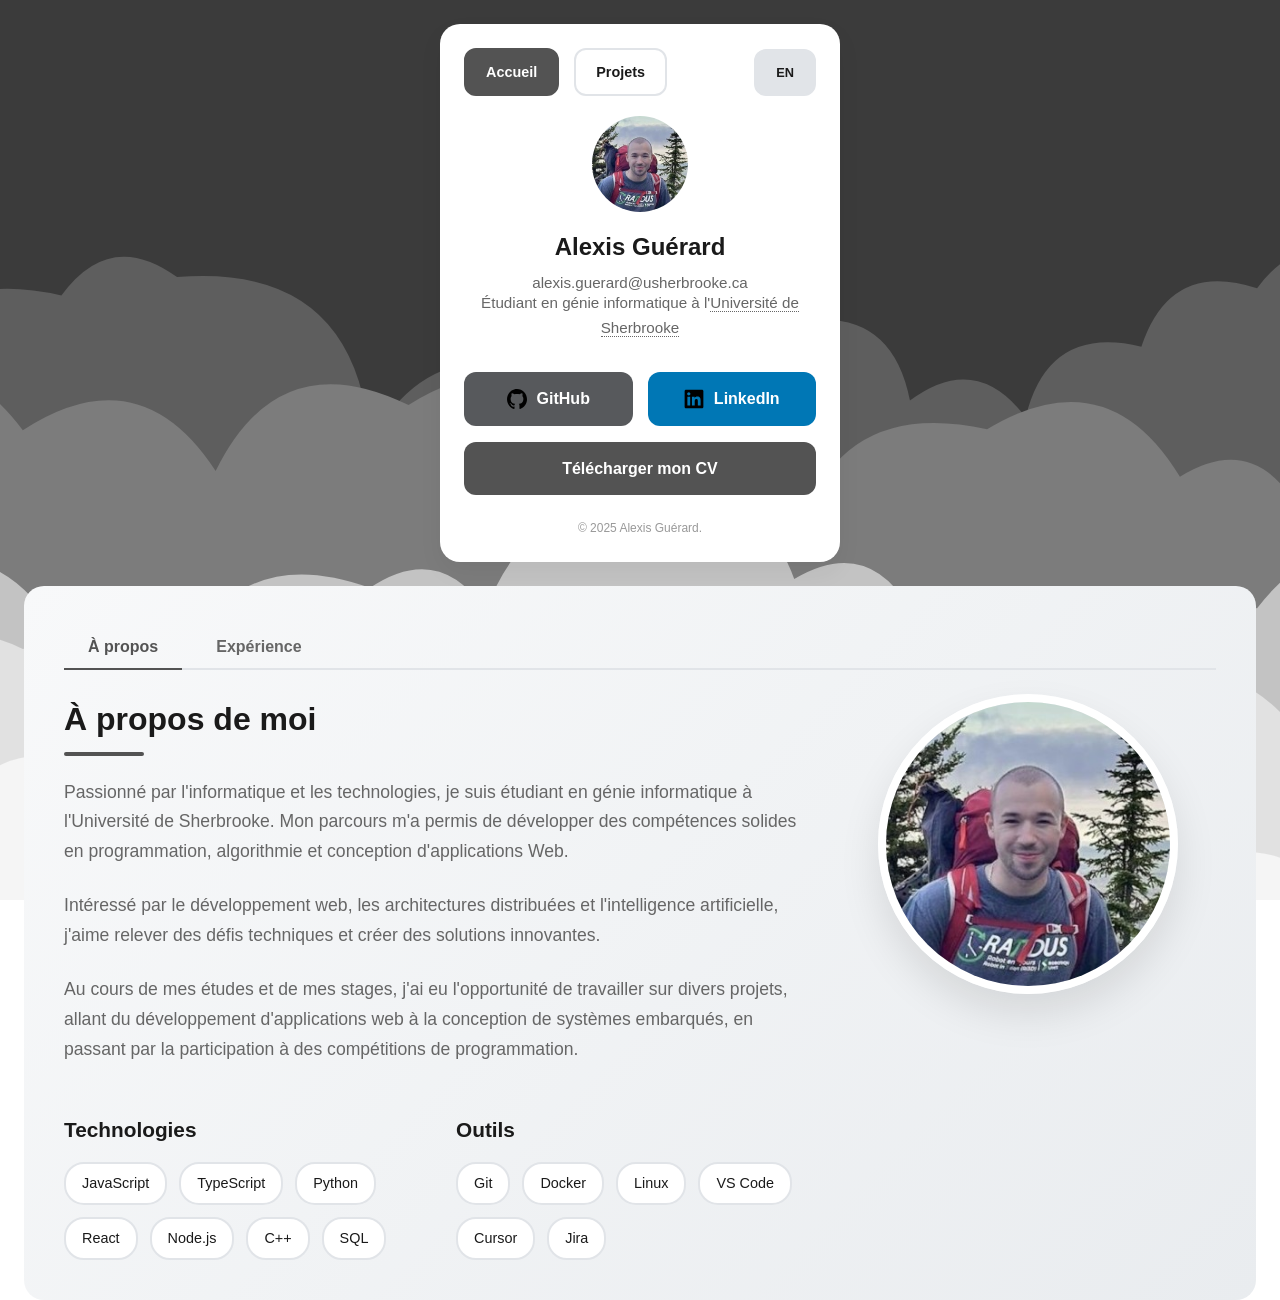
==== index.html @ a5e8e15b "update project links and add translations for Story Telling" ====
<!DOCTYPE html>
<html lang="fr">
  <head>
    <meta charset="UTF-8" />
    <meta name="viewport" content="width=device-width, initial-scale=1.0" />
    <title>Alexis Guérard</title>
    <meta
      name="description"
      content="Liens professionnels et projets de Alexis Guérard"
    />
    <link rel="icon" type="image/svg+xml" href="assets/icons/cloud.svg" />
    <link rel="stylesheet" href="style.css" />
  </head>
  <body>
    <div class="fixed-bg"></div>
    <main class="container">
      <div class="view-buttons">
        <div class="main-buttons">
          <button class="btn view-btn active" data-view="home" data-i18n="nav.home">Accueil</button>
          <button class="btn view-btn" data-view="projects" data-i18n="nav.projects">Projets</button>
        </div>
        <button class="btn lang-btn" id="lang-toggle" data-lang="en" title="Switch to English">EN</button>
      </div>
      <div id="home-view" class="view active">
        <header class="profile-header">
          <img
            src="assets/images/photo.jpg"
            alt="Profil picture of Alex Leqc"
            class="profile-image"
          />
          <h1 data-i18n="profile.title">Alexis Guérard</h1>
          <button
            type="button"
            class="btn lien-contact"
            id="button-copy-email"
            onclick="copyToClipboard(this)"
          >
            alexis.guerard@usherbrooke.ca
          </button>
          <p class="bio" data-i18n="profile.bio">
            Étudiant en génie informatique à l'<a
              href="https://www.usherbrooke.ca/genie"
              target="_blank"
              rel="noopener noreferrer"
              >Université de Sherbrooke</a
            >
          </p>
        </header>

        <nav class="link-list">
          <div class="social-row">
            <a
              href="https://github.com/AlexLeQc"
              class="btn lien-principal-github"
            >
              <img src="assets/icons/github.svg" alt="" class="btn-icon" />
              <span data-i18n="social.github">GitHub</span>
            </a>
            <a
              href="https://www.linkedin.com/in/alexis-gu%C3%A9rard-089224212/"
              class="btn lien-linkedin"
            >
              <img src="assets/icons/linkedin.svg" alt="" class="btn-icon" />
              <span data-i18n="social.linkedin">LinkedIn</span>
            </a>
          </div>
          <a href="assets/CV_AlexisGuerard_2026.pdf" class="btn lien-cv" download data-i18n="profile.cv"
            >Télécharger mon CV</a
          >
        </nav>
      </div>
      <div id="projects-view" class="view">
        <header class="profile-header">
          <img
            src="assets/images/photo.jpg"
            alt="Alexis Guérard"
            class="profile-image"
          />
          <h1 data-i18n="projects.title">Mes Projets</h1>
          <p class="bio" data-i18n="projects.description">
            Réalisations en génie informatique et projets personnels
          </p>
        </header>
  
        <nav class="link-list">
          <a
            href="https://github.com/AtlasPMC68/Atlas"
            class="btn lien-secondaire"
            target="_blank"
            data-i18n="projects.atlas"
          >
            Atlas (Projet majeur de conception)
          </a>

          <a
            href="https://alexleqc.github.io/mini_g_web/"
            class="btn lien-secondaire"
            target="_blank"
            data-i18n="projects.miniGolf"
          >
            Mini Golf
          </a>

          <a
            href="https://story-telling-nine.vercel.app/"
            class="btn lien-secondaire"
            target="_blank"
            data-i18n="projects.storyTelling"
          >
            Story Telling
          </a>

          <a
            href="https://keepthetrackk.web.app/"
            class="btn lien-secondaire"
            target="_blank"
            data-i18n="projects.keepTheTrackk"
          >
            KeepTheTrackk
          </a>

        </nav>
      </div>
      <footer>
        <p data-i18n="footer.copyright">&copy; 2025 Alexis Guérard.</p>
      </footer>
    </main>

    <section class="about-section" id="about-section">
      <div class="about-container">
        <div class="about-tabs">
          <button class="about-tab-btn active" data-tab="about" data-i18n="about.tab">À propos</button>
          <button class="about-tab-btn" data-tab="experience" data-i18n="about.experienceTab">Expérience</button>
        </div>

        <div class="about-content-wrapper">
          <div class="about-content" id="about-content">
            <h2 data-i18n="about.title">À propos de moi</h2>
            <div class="about-text">
              <p data-i18n="about.description">
                Passionné par l'informatique et les technologies, je suis étudiant en génie informatique à l'Université de Sherbrooke.
                Mon parcours m'a permis de développer des compétences solides en programmation, algorithmie et conception de systèmes.
              </p>
              <p data-i18n="about.interests">
                Intéressé par le développement web, les architectures distribuées et l'intelligence artificielle,
                j'aime relever des défis techniques et créer des solutions innovantes.
              </p>
              <p data-i18n="about.experience">
                Au cours de mes études, j'ai eu l'opportunité de travailler sur divers projets, allant du développement d'applications
                web à la conception de systèmes embarqués, en passant par la participation à des compétitions de programmation.
              </p>
            </div>

            <div class="skills-grid">
              <div class="skill-category">
                <h3 data-i18n="about.skills.tech">Technologies</h3>
                <div class="skill-tags">
                  <span class="skill-tag">JavaScript</span>
                  <span class="skill-tag">TypeScript</span>
                  <span class="skill-tag">Python</span>
                  <span class="skill-tag">React</span>
                  <span class="skill-tag">Node.js</span>
                  <span class="skill-tag">C++</span>
                  <span class="skill-tag">SQL</span>
                </div>
              </div>

              <div class="skill-category">
                <h3 data-i18n="about.skills.tools">Outils</h3>
                <div class="skill-tags">
                  <span class="skill-tag">Git</span>
                  <span class="skill-tag">Docker</span>
                  <span class="skill-tag">Linux</span>
                  <span class="skill-tag">VS Code</span>
                  <span class="skill-tag">Cursor</span>
                  <span class="skill-tag">Jira</span>
                </div>
              </div>
            </div>
          </div>

          <div class="about-content" id="experience-content" style="display: none;">
            <h2 data-i18n="about.experienceTitle">Expérience de travail</h2>
            <div class="experience-list">
              <div class="experience-item">
                <div class="experience-header">
                  <h3 data-i18n="about.exp1.title">Titre du poste</h3>
                  <span class="experience-date" data-i18n="about.exp1.date">2023 - Présent</span>
                </div>
                <p class="experience-company" data-i18n="about.exp1.company">Nom de l'entreprise</p>
                <p class="experience-description" data-i18n="about.exp1.description">
                  Description de vos responsabilités et réalisations dans ce poste.
                </p>
              </div>

              <div class="experience-item">
                <div class="experience-header">
                  <h3 data-i18n="about.exp2.title">Titre du poste</h3>
                  <span class="experience-date" data-i18n="about.exp2.date">2022 - 2023</span>
                </div>
                <p class="experience-company" data-i18n="about.exp2.company">Nom de l'entreprise</p>
                <p class="experience-description" data-i18n="about.exp2.description">
                  Description de vos responsabilités et réalisations dans ce poste.
                </p>
              </div>

              <div class="experience-item">
                <div class="experience-header">
                  <h3 data-i18n="about.exp3.title">Titre du poste</h3>
                  <span class="experience-date" data-i18n="about.exp3.date">2021 - 2022</span>
                </div>
                <p class="experience-company" data-i18n="about.exp3.company">Nom de l'entreprise</p>
                <p class="experience-description" data-i18n="about.exp3.description">
                  Description de vos responsabilités et réalisations dans ce poste.
                </p>
              </div>
            </div>
          </div>
        </div>

        <div class="about-image">
          <img src="assets/images/photo.jpg" alt="Alexis Guérard" class="about-photo">
        </div>
      </div>
    </section>

    <script src="js/clipboard.js"></script>
    <script src="js/i18n.js"></script>
    <script src="js/navigation.js"></script>
    <div id="copy-toast" class="toast-popup" data-i18n="toast.emailCopied">Email copié !</div>
  </body>
</html>
---- style.css ----
:root {
  --card-bg: #ffffff;
  --text-main: #1a1a1a;
  --text-muted: #666666;
  --accent-color: #535353;
  --accent-hover: #535353;
  --github-color: #57595c;
  --linkedin-color: #0077b5;
  --border-radius: 12px;
  --font-family: "Segoe UI", Roboto, Helvetica, Arial, sans-serif;
  --bg-color: #535353;
  --fifth-cloud: #5E5E5E;
  --fourth-cloud: #7C7C7C;
  --third-cloud: #C3C3C3;
  --second-cloud: #E1E1E1;
  --first-cloud: #F5F5F5;
}

* {
  box-sizing: border-box;
  margin: 0;
  padding: 0;
}

html,
body {
  width: 100%;
  height: 100%;
}

.fixed-bg {
  position: fixed;
  top: 0;
  left: 0;
  width: 100vw;
  height: 100vh;
  background-color: var(--bg-color);
  background-image: url("assets/background/Cloudy.svg");
  background-size: cover;
  background-position: center;
  background-repeat: no-repeat;
  z-index: -1;
}

body {
  font-family: var(--font-family);
  color: var(--text-main);
  line-height: 1.6;
  min-height: 100vh;
  overflow-y: auto;
  padding: 24px;
}

.container {
  width: 100%;
  max-width: 400px;
  text-align: center;
  background-color: var(--card-bg);
  padding: 24px 24px;
  border-radius: 20px;
  box-shadow: 0 10px 25px rgba(0, 0, 0, 0.05);
  z-index: 1;
  margin: 0 auto;
  min-width: 325px;
}

.view {
  display: none;
}

.view.active {
  display: block;
}

.view-buttons {
  display: flex;
  justify-content: space-between;
  align-items: center;
  margin-bottom: 20px;
}

.main-buttons {
  display: flex;
  gap: 15px;
}

.view-btn {
  padding: 8px 16px;
  font-size: 0.9rem;
  background-color: white;
  border: 2px solid #e1e4e8;
  color: var(--text-main);
  transition: all 0.2s ease;
}

.view-btn:hover {
  border-color: var(--accent-color);
  color: var(--accent-color);
}

.view-btn.active {
  background-color: var(--accent-color);
  color: white;
  border-color: var(--accent-color);
}

.lang-btn {
  padding: 6px 12px;
  font-size: 0.8rem;
  background-color: #e1e4e8;
  border: 2px solid #e1e4e8;
  color: var(--text-main);
  min-width: 40px;
  font-weight: bold;
}

.lang-btn:hover {
  border-color: var(--accent-color);
  color: var(--accent-color);
  background-color: white;
}

.lang-btn.active {
  background-color: var(--accent-color);
  color: white;
  border-color: var(--accent-color);
}

.profile-header {
  margin-bottom: 32px;
}

.profile-image {
  width: 96px;
  height: 96px;
  object-fit: cover;
  border-radius: 50%;
  margin: 0 auto 16px;
  display: block;
}

h1 {
  font-size: 1.5rem;
  font-weight: 700;
  margin-bottom: 4px;
}

.bio {
  color: var(--text-muted);
  font-size: 0.95rem;
}

.bio a {
  color: var(--text-muted);
  text-decoration: none;
  border-bottom: 1px dotted var(--text-muted);
  transition: color 0.2s, border-color 0.2s;
}

.bio a:hover {
  color: var(--text-main);
  border-bottom: 1px solid var(--text-main);
}

.link-list {
  display: flex;
  flex-direction: column;
  align-items: center;
  gap: 16px;
}

.btn {
  display: flex;
  align-items: center;
  justify-content: center;
  gap: 10px;
  text-decoration: none;
  padding: 14px 20px;
  border-radius: var(--border-radius);
  font-weight: 600;
  transition: transform 0.2s ease, box-shadow 0.2s ease, background-color 0.2s;
}

.btn:hover {
  transform: translateY(-2px);
  box-shadow: 0 4px 12px rgba(0, 0, 0, 0.1);
}

.btn-icon {
  width: 20px;
  height: 20px;
  object-fit: contain;
}

.social-row {
  display: flex;
  width: 100%;
  align-items: center;
  gap: 15px;
}

.social-row a {
  flex: 1;
}

.lien-principal-github {
  background-color: var(--github-color);
  color: white;
}

.lien-linkedin {
  background-color: var(--linkedin-color);
  color: white;
}

.lien-secondaire {
  background-color: white;
  border: 2px solid #e1e4e8;
  color: var(--text-main);
}

.lien-secondaire:hover {
  border-color: var(--accent-color);
  color: var(--accent-color);
}

.lien-cv {
  background-color: var(--accent-color);
  color: white;
}

.lien-secondaire,
.lien-cv {
  width: 100%;
}

.lien-contact {
  border: none;
  background: none;
  padding: 0;
  font-family: inherit;
  cursor: pointer;
  text-align: center;
  width: 100%;

  font-size: 0.95rem;
  color: var(--text-muted);
  font-weight: 500;
  margin-top: 8px;

  transition: color 0.2s;
}

.lien-contact:hover {
  color: var(--text-main);
  text-decoration: underline;
  transform: none;
  box-shadow: none;
}

footer {
  margin-top: 24px;
  font-size: 0.75rem;
  color: #999;
}

.toast-popup {
  position: fixed;
  bottom: 20px;
  right: 20px;

  background-color: var(--card-bg);
  color: var(--text-main);
  padding: 12px 20px;
  border-radius: 8px;
  box-shadow: 0 4px 12px rgba(0, 0, 0, 0.2);
  font-weight: 600;

  opacity: 0;
  visibility: hidden;
  transition: opacity 0.5s, visibility 0.5s;

  z-index: 1000;
}

.toast-popup.show {
  opacity: 1;
  visibility: visible;
}


.about-section {
  margin-top: 24px;
  margin-bottom: 24px;
  padding: 40px 40px;
  background: linear-gradient(135deg, #f8f9fa 0%, #e9ecef 100%);
  position: relative;
  z-index: 2;
  opacity: 0;
  border-radius: 20px;
  transform: translateY(50px);
  transition: opacity 0.8s ease, transform 0.8s ease;
}

.about-section.visible {
  opacity: 1;
  transform: translateY(0);
}

.about-container {
  margin: 0 auto;
  display: grid;
  grid-template-columns: 2fr 1fr;
  gap: 24px;
  align-items: start;
}

.about-tabs {
  grid-column: 1 / -1;
  display: flex;
  gap: 10px;
  border-bottom: 2px solid #e1e4e8;
}

.about-tab-btn {
  padding: 12px 24px;
  font-size: 1rem;
  font-weight: 600;
  background: none;
  border: none;
  color: var(--text-muted);
  cursor: pointer;
  position: relative;
  transition: color 0.2s ease;
  font-family: var(--font-family);
}

.about-tab-btn:hover {
  color: var(--text-main);
}

.about-tab-btn.active {
  color: var(--accent-color);
}

.about-tab-btn.active::after {
  content: '';
  position: absolute;
  bottom: -2px;
  left: 0;
  right: 0;
  height: 2px;
  background: var(--accent-color);
}

.about-content-wrapper {
  grid-column: 1;
}

.about-content h2 {
  font-size: 2rem;
  font-weight: 700;
  color: var(--text-main);
  margin-bottom: 2rem;
  position: relative;
}

.about-content h2::after {
  content: '';
  position: absolute;
  bottom: -10px;
  left: 0;
  width: 80px;
  height: 4px;
  background: linear-gradient(90deg, var(--accent-color), var(--accent-hover));
  border-radius: 2px;
}

.about-text {
  margin-bottom: 3rem;
}

.about-text p {
  font-size: 1.1rem;
  line-height: 1.7;
  color: var(--text-muted);
  margin-bottom: 1.5rem;
}

.about-text p:last-child {
  margin-bottom: 0;
}

.skills-grid {
  display: grid;
  grid-template-columns: 1fr 1fr;
  gap: 2rem;
  margin-top: 3rem;
}

.skill-category h3 {
  font-size: 1.3rem;
  font-weight: 600;
  color: var(--text-main);
  margin-bottom: 1rem;
}

.skill-tags {
  display: flex;
  flex-wrap: wrap;
  gap: 0.75rem;
}

.skill-tag {
  background: white;
  color: var(--text-main);
  padding: 0.5rem 1rem;
  border-radius: 20px;
  font-size: 0.9rem;
  font-weight: 500;
  border: 2px solid #e1e4e8;
  transition: all 0.2s ease;
}

.skill-tag:hover {
  border-color: var(--accent-color);
  color: var(--accent-color);
  transform: translateY(-2px);
}

.about-image {
  display: flex;
  justify-content: center;
  align-items: center;
}

.about-photo {
  width: 300px;
  height: 300px;
  object-fit: cover;
  border-radius: 50%;
  box-shadow: 0 20px 40px rgba(0, 0, 0, 0.1);
  border: 8px solid white;
}

.experience-list {
  display: flex;
  flex-direction: column;
  gap: 2rem;
  margin-top: 2rem;
}

.experience-item {
  background: white;
  padding: 1.5rem;
  border-radius: 12px;
  box-shadow: 0 2px 8px rgba(0, 0, 0, 0.05);
  transition: box-shadow 0.2s ease, transform 0.2s ease;
}

.experience-item:hover {
  box-shadow: 0 4px 12px rgba(0, 0, 0, 0.1);
  transform: translateY(-2px);
}

.experience-header {
  display: flex;
  justify-content: space-between;
  align-items: flex-start;
  margin-bottom: 0.5rem;
  flex-wrap: wrap;
  gap: 1rem;
}

.experience-header h3 {
  font-size: 1.3rem;
  font-weight: 600;
  color: var(--text-main);
  margin: 0;
}

.experience-date {
  font-size: 0.9rem;
  color: var(--accent-color);
  font-weight: 600;
  white-space: nowrap;
}

.experience-company {
  font-size: 1rem;
  color: var(--text-muted);
  font-weight: 500;
  margin-bottom: 0.75rem;
}

.experience-description {
  font-size: 0.95rem;
  line-height: 1.8;
  color: var(--text-muted);
  margin: 0;
}

.experience-description br {
  line-height: 1.8;
}

@keyframes fadeInUp {
  from {
    opacity: 0;
    transform: translateY(30px);
  }
  to {
    opacity: 1;
    transform: translateY(0);
  }
}

.about-section.visible .about-content,
.about-section.visible .about-image {
  animation: fadeInUp 0.8s ease forwards;
}

@media (max-width: 768px) {
  .about-container {
    grid-template-columns: 1fr;
    gap: 40px;
  }

  .about-tabs {
    margin-bottom: 20px;
  }

  .about-tab-btn {
    padding: 10px 20px;
    font-size: 0.9rem;
  }

  .about-content h2 {
    font-size: 2rem;
  }

  .about-image {
    display: none;
  }

  .skills-grid {
    grid-template-columns: 1fr;
    gap: 1.5rem;
  }

  .experience-item {
    padding: 1.25rem;
  }

  .experience-header h3 {
    font-size: 1.1rem;
  }
}
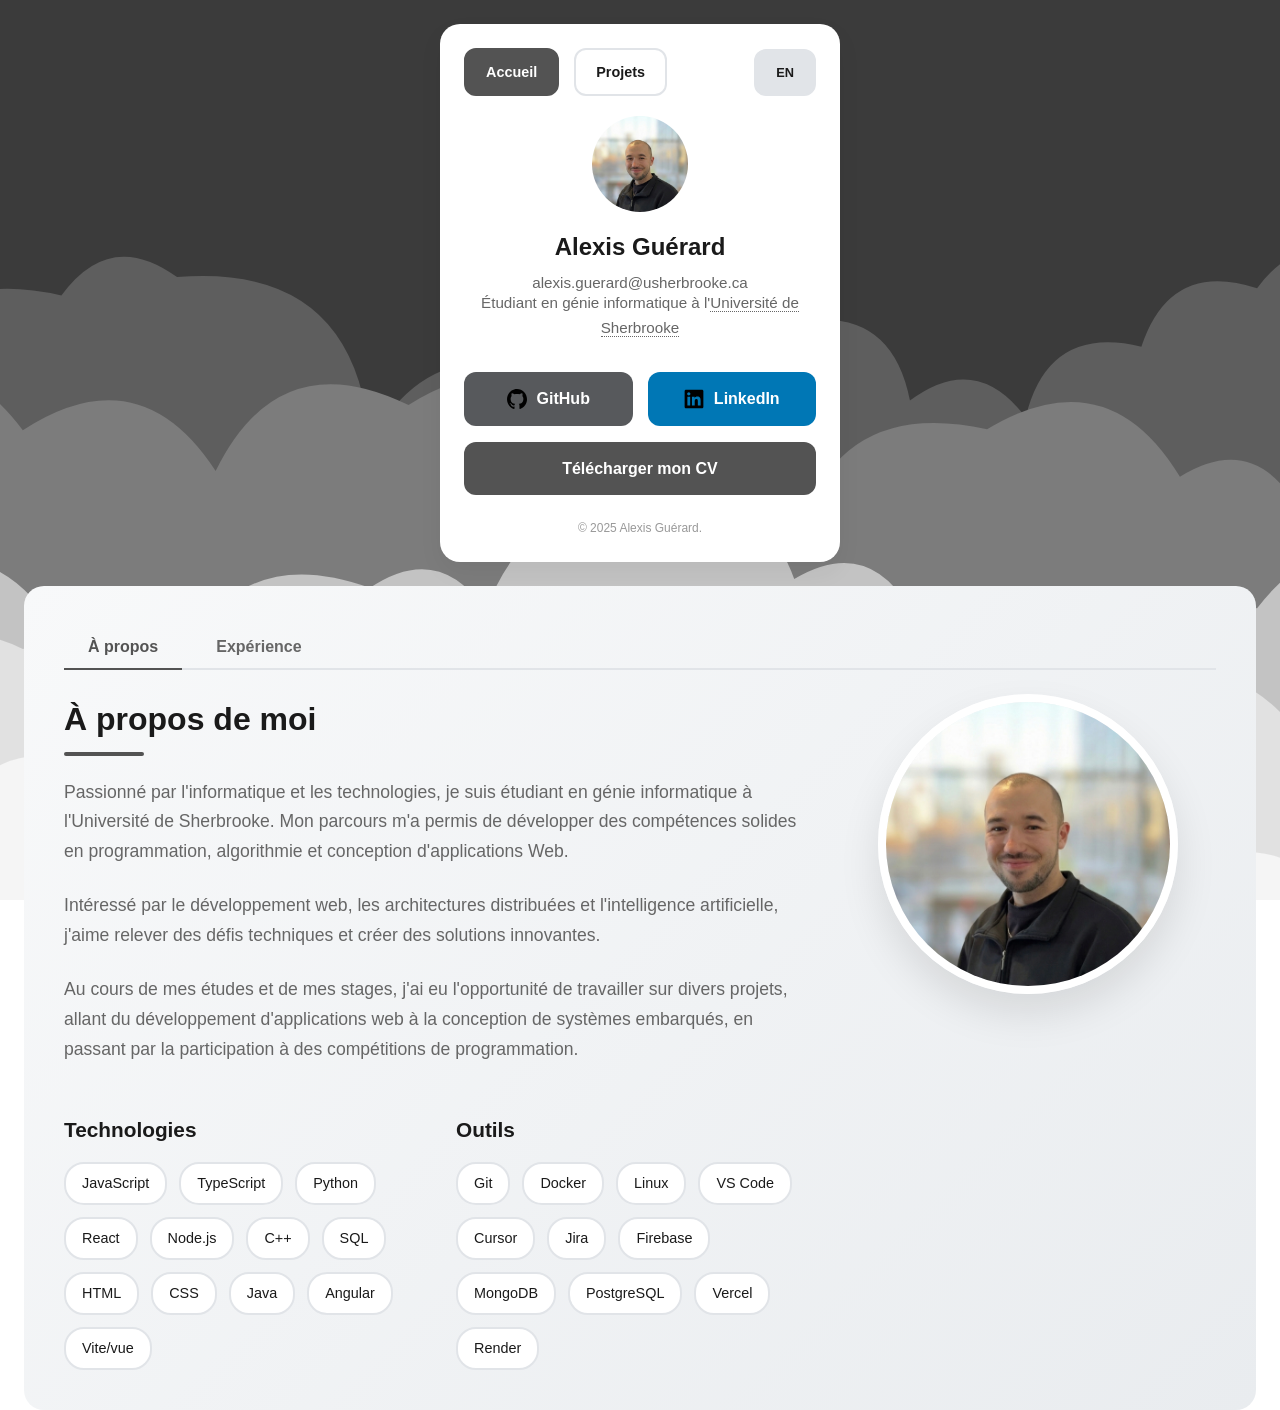
==== commit b2b47100: "update skills" ====
--- a/index.html
+++ b/index.html
@@ -162,6 +162,11 @@
                   <span class="skill-tag">Node.js</span>
                   <span class="skill-tag">C++</span>
                   <span class="skill-tag">SQL</span>
+                  <span class="skill-tag">HTML</span>
+                  <span class="skill-tag">CSS</span>
+                  <span class="skill-tag">Java</span>
+                  <span class="skill-tag">Angular</span>
+                  <span class="skill-tag">Vite/vue</span>
                 </div>
               </div>
 
@@ -174,6 +179,11 @@
                   <span class="skill-tag">VS Code</span>
                   <span class="skill-tag">Cursor</span>
                   <span class="skill-tag">Jira</span>
+                  <span class="skill-tag">Firebase</span>
+                  <span class="skill-tag">MongoDB</span>
+                  <span class="skill-tag">PostgreSQL</span>
+                  <span class="skill-tag">Vercel</span>
+                  <span class="skill-tag">Render</span>
                 </div>
               </div>
             </div>
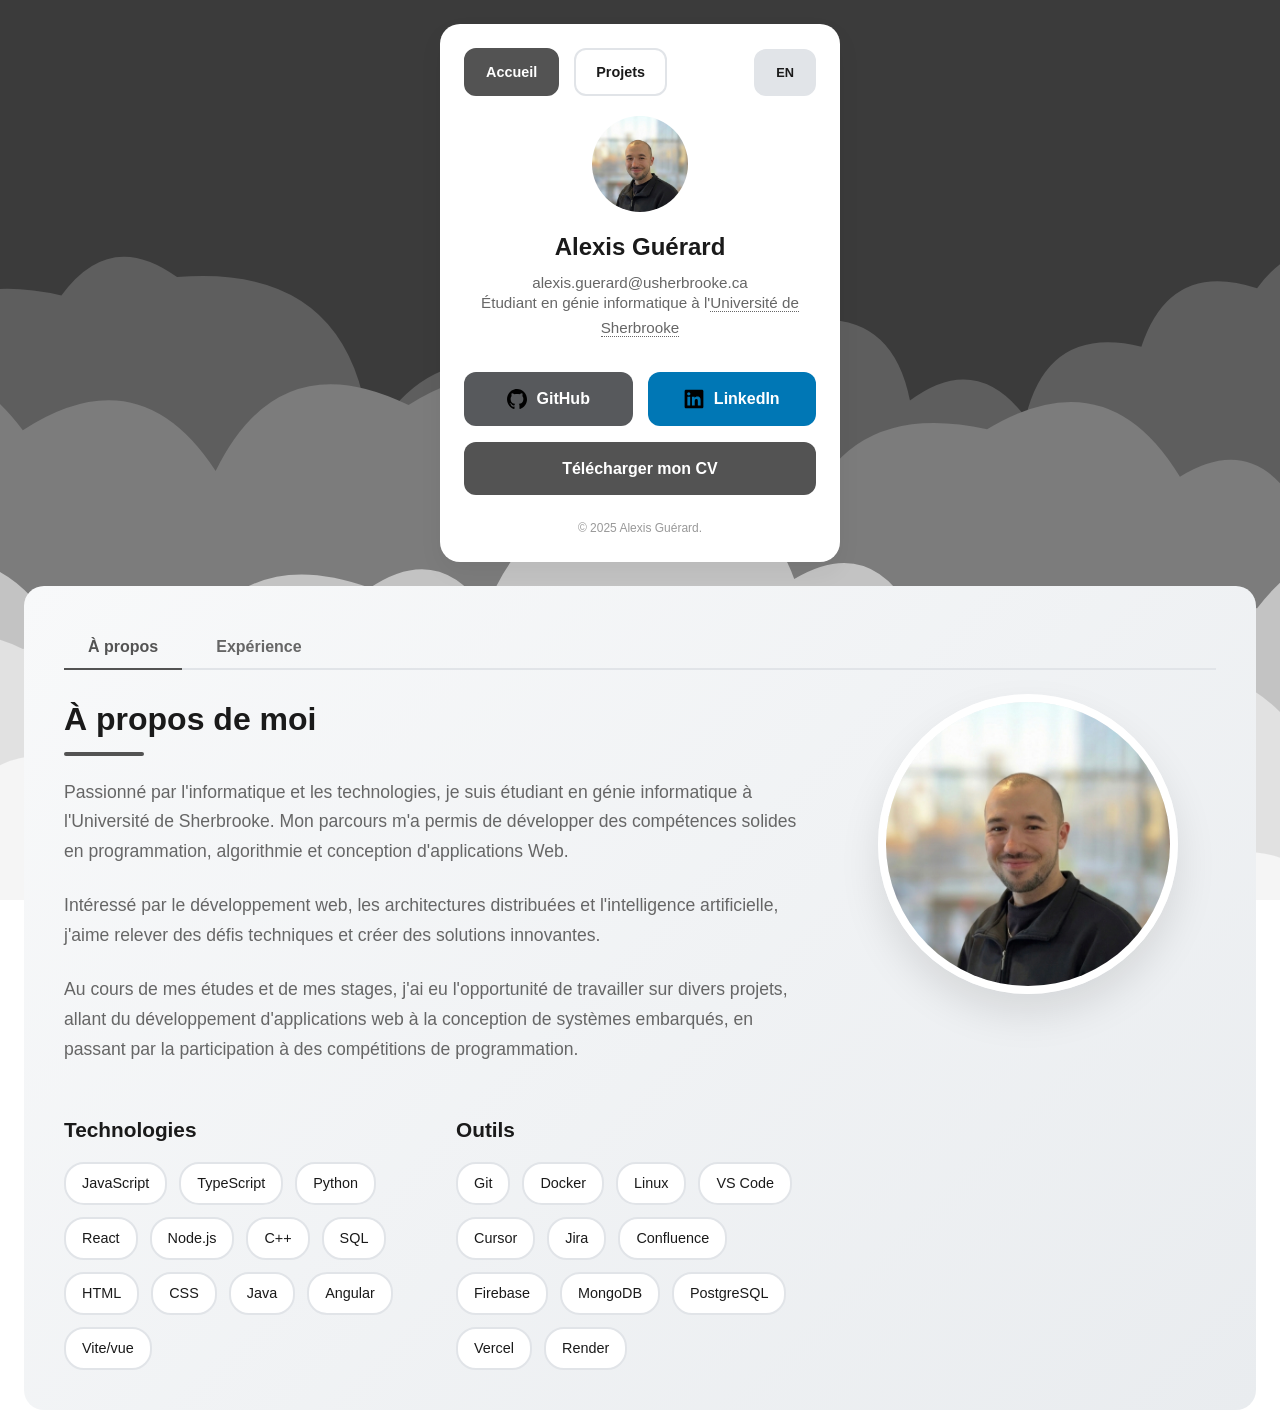
==== commit a85b3c4c: "Adding last internship" ====
--- a/index.html
+++ b/index.html
@@ -1,4 +1,4 @@
-<!DOCTYPE html>
+<!doctype html>
 <html lang="fr">
   <head>
     <meta charset="UTF-8" />
@@ -16,10 +16,29 @@
     <main class="container">
       <div class="view-buttons">
         <div class="main-buttons">
-          <button class="btn view-btn active" data-view="home" data-i18n="nav.home">Accueil</button>
-          <button class="btn view-btn" data-view="projects" data-i18n="nav.projects">Projets</button>
+          <button
+            class="btn view-btn active"
+            data-view="home"
+            data-i18n="nav.home"
+          >
+            Accueil
+          </button>
+          <button
+            class="btn view-btn"
+            data-view="projects"
+            data-i18n="nav.projects"
+          >
+            Projets
+          </button>
         </div>
-        <button class="btn lang-btn" id="lang-toggle" data-lang="en" title="Switch to English">EN</button>
+        <button
+          class="btn lang-btn"
+          id="lang-toggle"
+          data-lang="en"
+          title="Switch to English"
+        >
+          EN
+        </button>
       </div>
       <div id="home-view" class="view active">
         <header class="profile-header">
@@ -64,7 +83,11 @@
               <span data-i18n="social.linkedin">LinkedIn</span>
             </a>
           </div>
-          <a href="assets/CV_AlexisGuerard_2026.pdf" class="btn lien-cv" download data-i18n="profile.cv"
+          <a
+            href="assets/CV_AlexisGuerard_2026.pdf"
+            class="btn lien-cv"
+            download
+            data-i18n="profile.cv"
             >Télécharger mon CV</a
           >
         </nav>
@@ -81,7 +104,7 @@
             Réalisations en génie informatique et projets personnels
           </p>
         </header>
-  
+
         <nav class="link-list">
           <a
             href="https://github.com/AtlasPMC68/Atlas"
@@ -118,7 +141,6 @@
           >
             KeepTheTrackk
           </a>
-
         </nav>
       </div>
       <footer>
@@ -129,8 +151,20 @@
     <section class="about-section" id="about-section">
       <div class="about-container">
         <div class="about-tabs">
-          <button class="about-tab-btn active" data-tab="about" data-i18n="about.tab">À propos</button>
-          <button class="about-tab-btn" data-tab="experience" data-i18n="about.experienceTab">Expérience</button>
+          <button
+            class="about-tab-btn active"
+            data-tab="about"
+            data-i18n="about.tab"
+          >
+            À propos
+          </button>
+          <button
+            class="about-tab-btn"
+            data-tab="experience"
+            data-i18n="about.experienceTab"
+          >
+            Expérience
+          </button>
         </div>
 
         <div class="about-content-wrapper">
@@ -138,16 +172,21 @@
             <h2 data-i18n="about.title">À propos de moi</h2>
             <div class="about-text">
               <p data-i18n="about.description">
-                Passionné par l'informatique et les technologies, je suis étudiant en génie informatique à l'Université de Sherbrooke.
-                Mon parcours m'a permis de développer des compétences solides en programmation, algorithmie et conception de systèmes.
+                Passionné par l'informatique et les technologies, je suis
+                étudiant en génie informatique à l'Université de Sherbrooke. Mon
+                parcours m'a permis de développer des compétences solides en
+                programmation, algorithmie et conception de systèmes.
               </p>
               <p data-i18n="about.interests">
-                Intéressé par le développement web, les architectures distribuées et l'intelligence artificielle,
-                j'aime relever des défis techniques et créer des solutions innovantes.
+                Intéressé par le développement web, les architectures
+                distribuées et l'intelligence artificielle, j'aime relever des
+                défis techniques et créer des solutions innovantes.
               </p>
               <p data-i18n="about.experience">
-                Au cours de mes études, j'ai eu l'opportunité de travailler sur divers projets, allant du développement d'applications
-                web à la conception de systèmes embarqués, en passant par la participation à des compétitions de programmation.
+                Au cours de mes études, j'ai eu l'opportunité de travailler sur
+                divers projets, allant du développement d'applications web à la
+                conception de systèmes embarqués, en passant par la
+                participation à des compétitions de programmation.
               </p>
             </div>
 
@@ -179,6 +218,7 @@
                   <span class="skill-tag">VS Code</span>
                   <span class="skill-tag">Cursor</span>
                   <span class="skill-tag">Jira</span>
+                  <span class="skill-tag">Confluence</span>
                   <span class="skill-tag">Firebase</span>
                   <span class="skill-tag">MongoDB</span>
                   <span class="skill-tag">PostgreSQL</span>
@@ -189,39 +229,86 @@
             </div>
           </div>
 
-          <div class="about-content" id="experience-content" style="display: none;">
+          <div
+            class="about-content"
+            id="experience-content"
+            style="display: none"
+          >
             <h2 data-i18n="about.experienceTitle">Expérience de travail</h2>
             <div class="experience-list">
               <div class="experience-item">
                 <div class="experience-header">
+                  <h3 data-i18n="about.exp4.title">Titre du poste</h3>
+                  <span class="experience-date" data-i18n="about.exp4.date"
+                    >Été 2026</span
+                  >
+                </div>
+                <p class="experience-company" data-i18n="about.exp4.company">
+                  Nom de l'entreprise
+                </p>
+                <p
+                  class="experience-description"
+                  data-i18n="about.exp4.description"
+                >
+                  Description de vos responsabilités et réalisations dans ce
+                  poste.
+                </p>
+              </div>
+
+              <div class="experience-item">
+                <div class="experience-header">
                   <h3 data-i18n="about.exp1.title">Titre du poste</h3>
-                  <span class="experience-date" data-i18n="about.exp1.date">2023 - Présent</span>
-                </div>
-                <p class="experience-company" data-i18n="about.exp1.company">Nom de l'entreprise</p>
-                <p class="experience-description" data-i18n="about.exp1.description">
-                  Description de vos responsabilités et réalisations dans ce poste.
+                  <span class="experience-date" data-i18n="about.exp1.date"
+                    >2023 - Présent</span
+                  >
+                </div>
+                <p class="experience-company" data-i18n="about.exp1.company">
+                  Nom de l'entreprise
+                </p>
+                <p
+                  class="experience-description"
+                  data-i18n="about.exp1.description"
+                >
+                  Description de vos responsabilités et réalisations dans ce
+                  poste.
                 </p>
               </div>
 
               <div class="experience-item">
                 <div class="experience-header">
                   <h3 data-i18n="about.exp2.title">Titre du poste</h3>
-                  <span class="experience-date" data-i18n="about.exp2.date">2022 - 2023</span>
-                </div>
-                <p class="experience-company" data-i18n="about.exp2.company">Nom de l'entreprise</p>
-                <p class="experience-description" data-i18n="about.exp2.description">
-                  Description de vos responsabilités et réalisations dans ce poste.
+                  <span class="experience-date" data-i18n="about.exp2.date"
+                    >2022 - 2023</span
+                  >
+                </div>
+                <p class="experience-company" data-i18n="about.exp2.company">
+                  Nom de l'entreprise
+                </p>
+                <p
+                  class="experience-description"
+                  data-i18n="about.exp2.description"
+                >
+                  Description de vos responsabilités et réalisations dans ce
+                  poste.
                 </p>
               </div>
 
               <div class="experience-item">
                 <div class="experience-header">
                   <h3 data-i18n="about.exp3.title">Titre du poste</h3>
-                  <span class="experience-date" data-i18n="about.exp3.date">2021 - 2022</span>
-                </div>
-                <p class="experience-company" data-i18n="about.exp3.company">Nom de l'entreprise</p>
-                <p class="experience-description" data-i18n="about.exp3.description">
-                  Description de vos responsabilités et réalisations dans ce poste.
+                  <span class="experience-date" data-i18n="about.exp3.date"
+                    >2021 - 2022</span
+                  >
+                </div>
+                <p class="experience-company" data-i18n="about.exp3.company">
+                  Nom de l'entreprise
+                </p>
+                <p
+                  class="experience-description"
+                  data-i18n="about.exp3.description"
+                >
+                  Description de vos responsabilités et réalisations dans ce
+                  poste.
                 </p>
               </div>
             </div>
@@ -229,7 +316,11 @@
         </div>
 
         <div class="about-image">
-          <img src="assets/images/photo.jpg" alt="Alexis Guérard" class="about-photo">
+          <img
+            src="assets/images/photo.jpg"
+            alt="Alexis Guérard"
+            class="about-photo"
+          />
         </div>
       </div>
     </section>
@@ -237,6 +328,8 @@
     <script src="js/clipboard.js"></script>
     <script src="js/i18n.js"></script>
     <script src="js/navigation.js"></script>
-    <div id="copy-toast" class="toast-popup" data-i18n="toast.emailCopied">Email copié !</div>
+    <div id="copy-toast" class="toast-popup" data-i18n="toast.emailCopied">
+      Email copié !
+    </div>
   </body>
 </html>
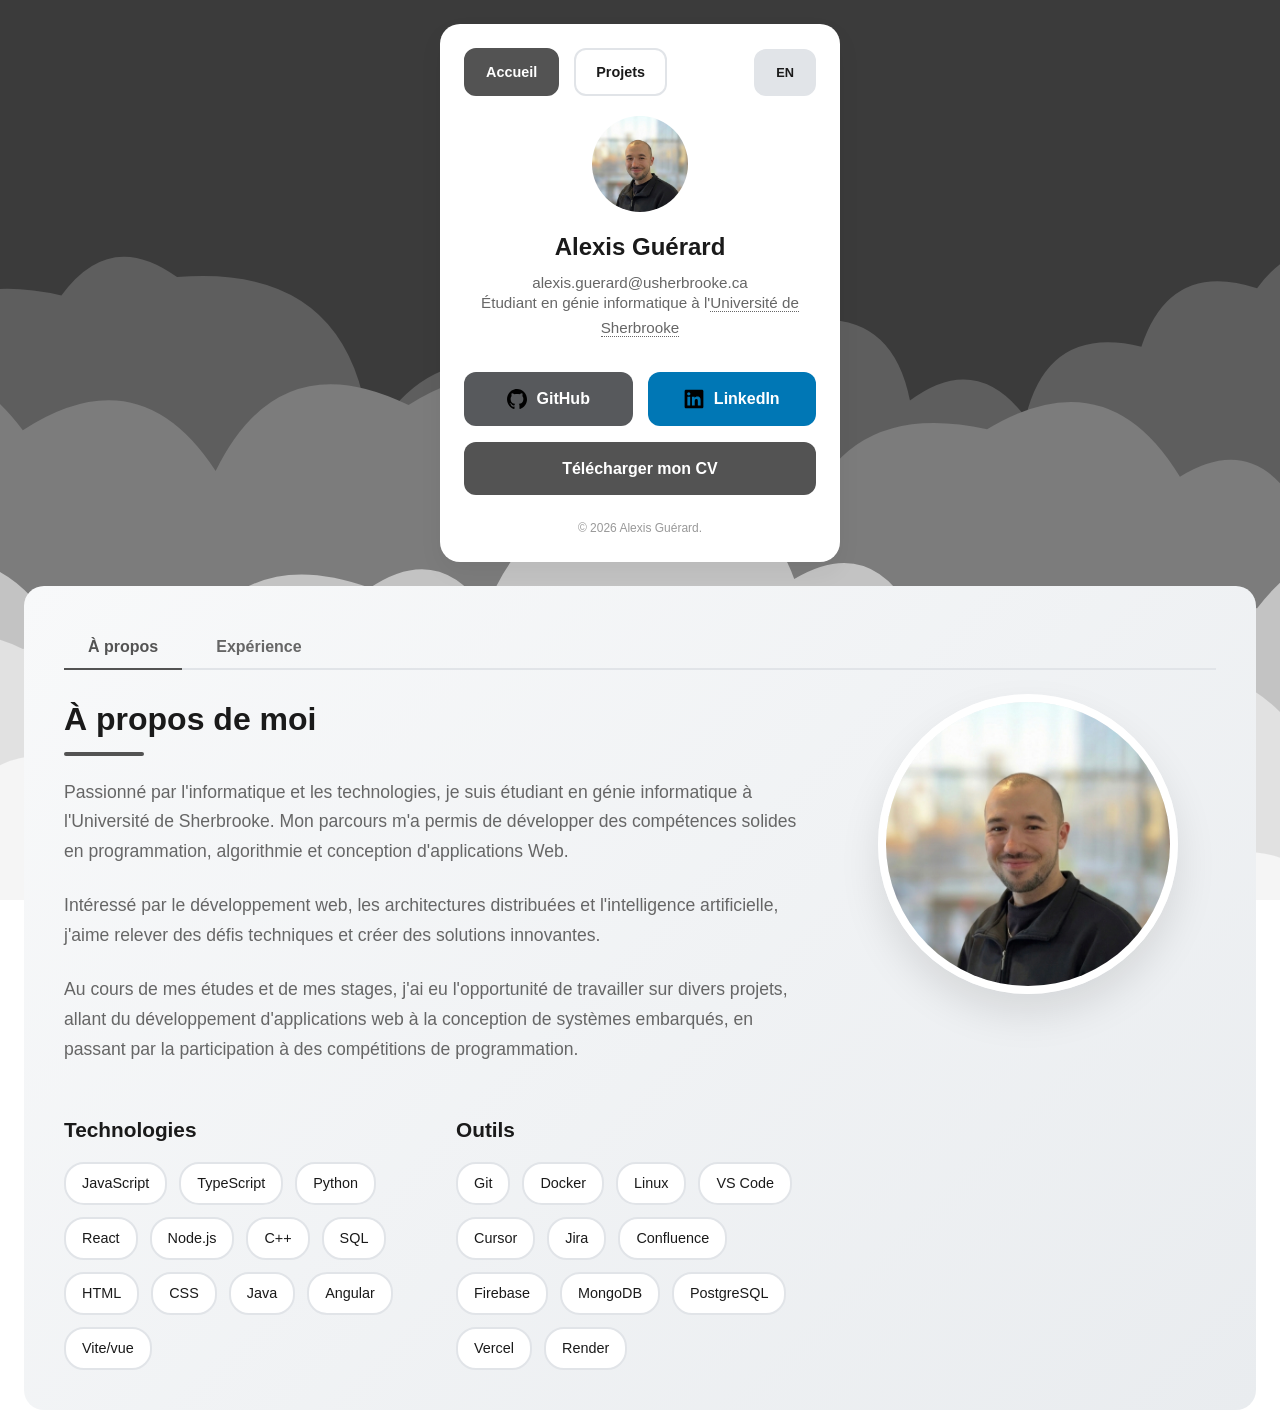
==== commit 0ba753cd: "2026" ====
--- a/index.html
+++ b/index.html
@@ -144,7 +144,7 @@
         </nav>
       </div>
       <footer>
-        <p data-i18n="footer.copyright">&copy; 2025 Alexis Guérard.</p>
+        <p data-i18n="footer.copyright">&copy; 2026 Alexis Guérard.</p>
       </footer>
     </main>
 
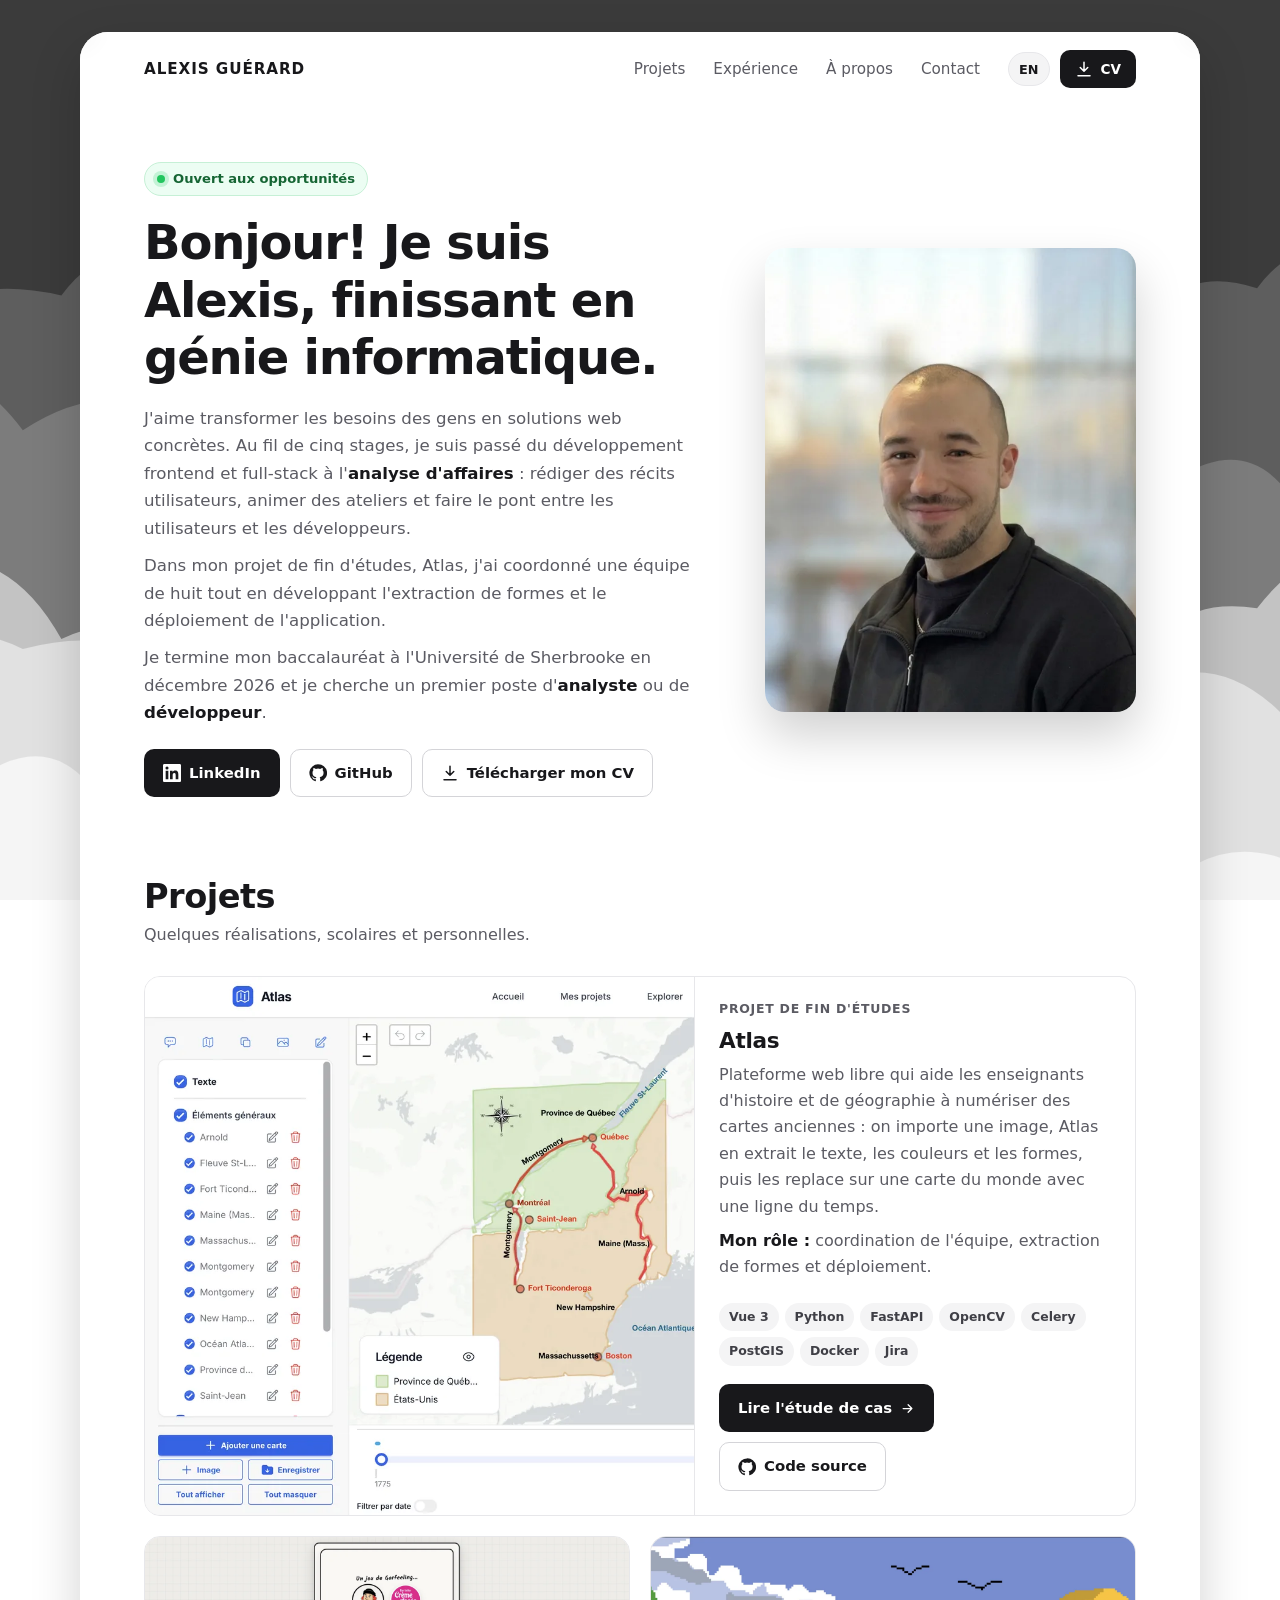
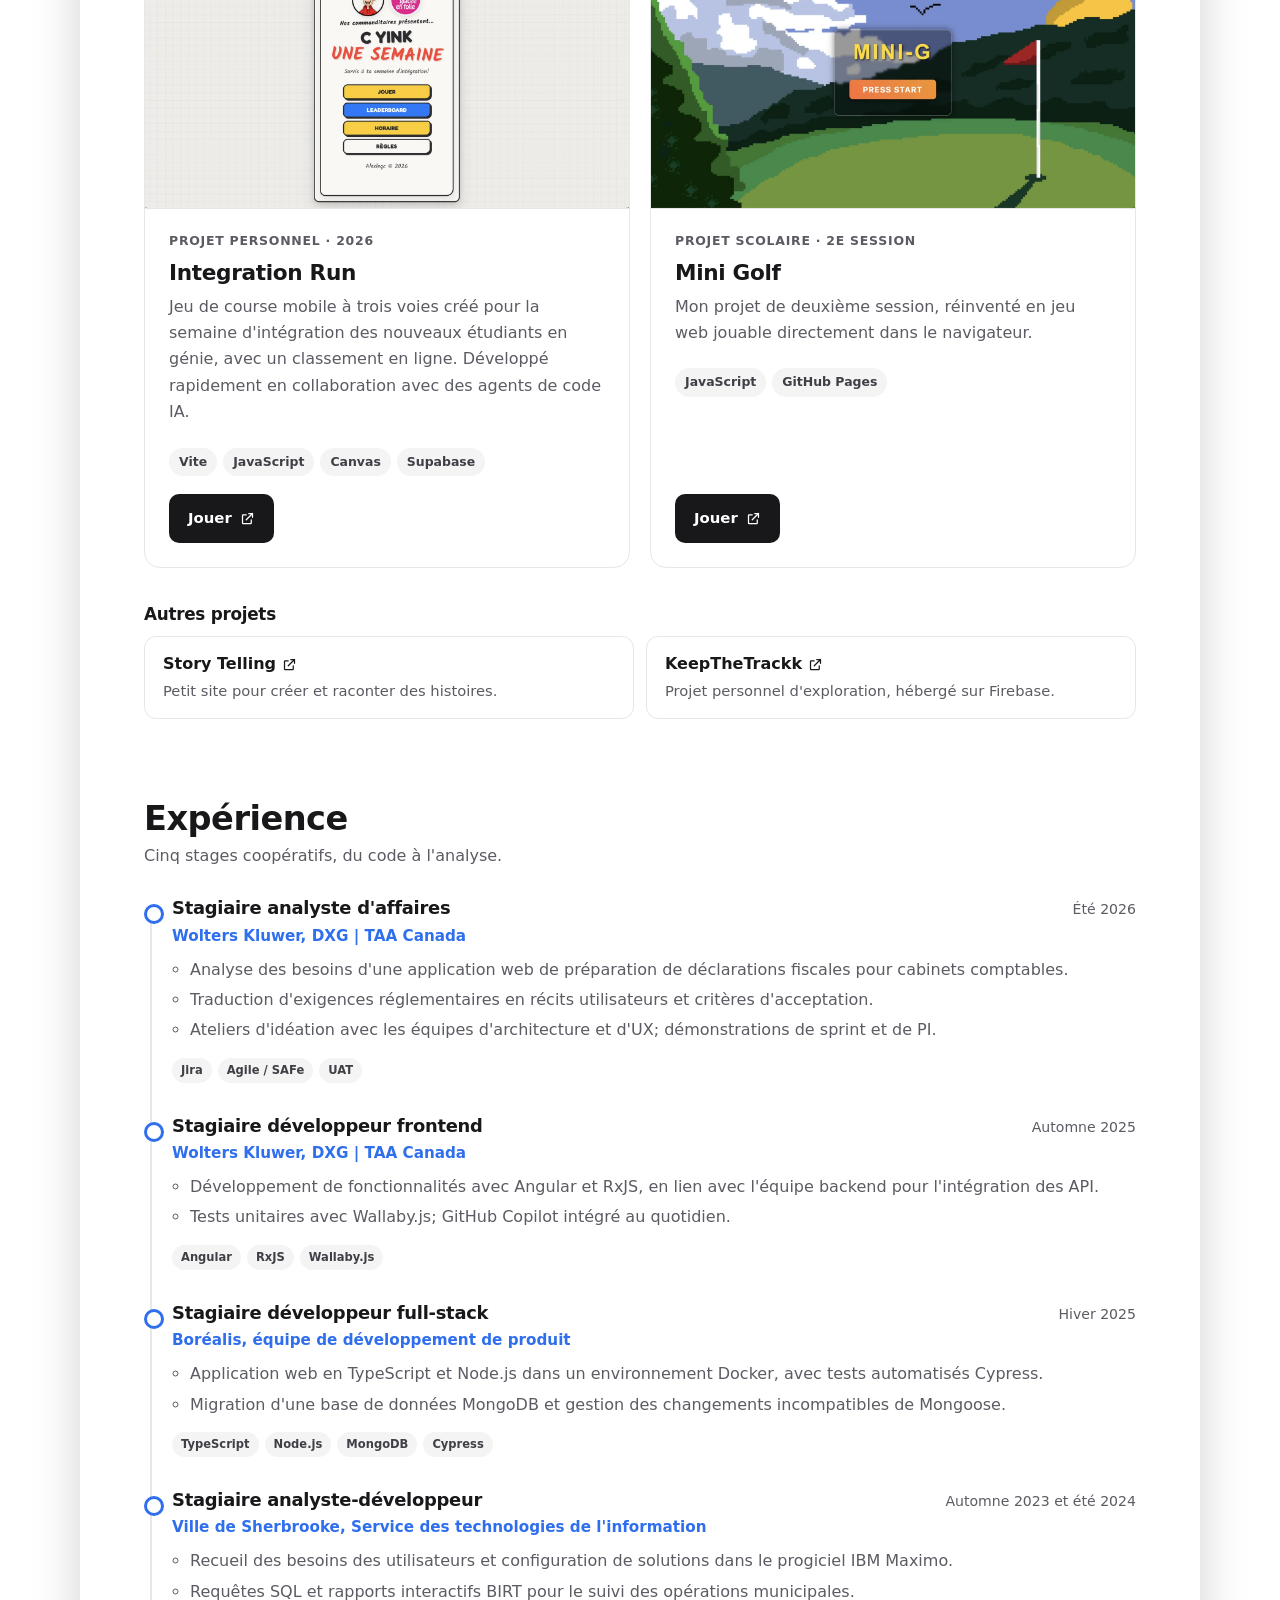
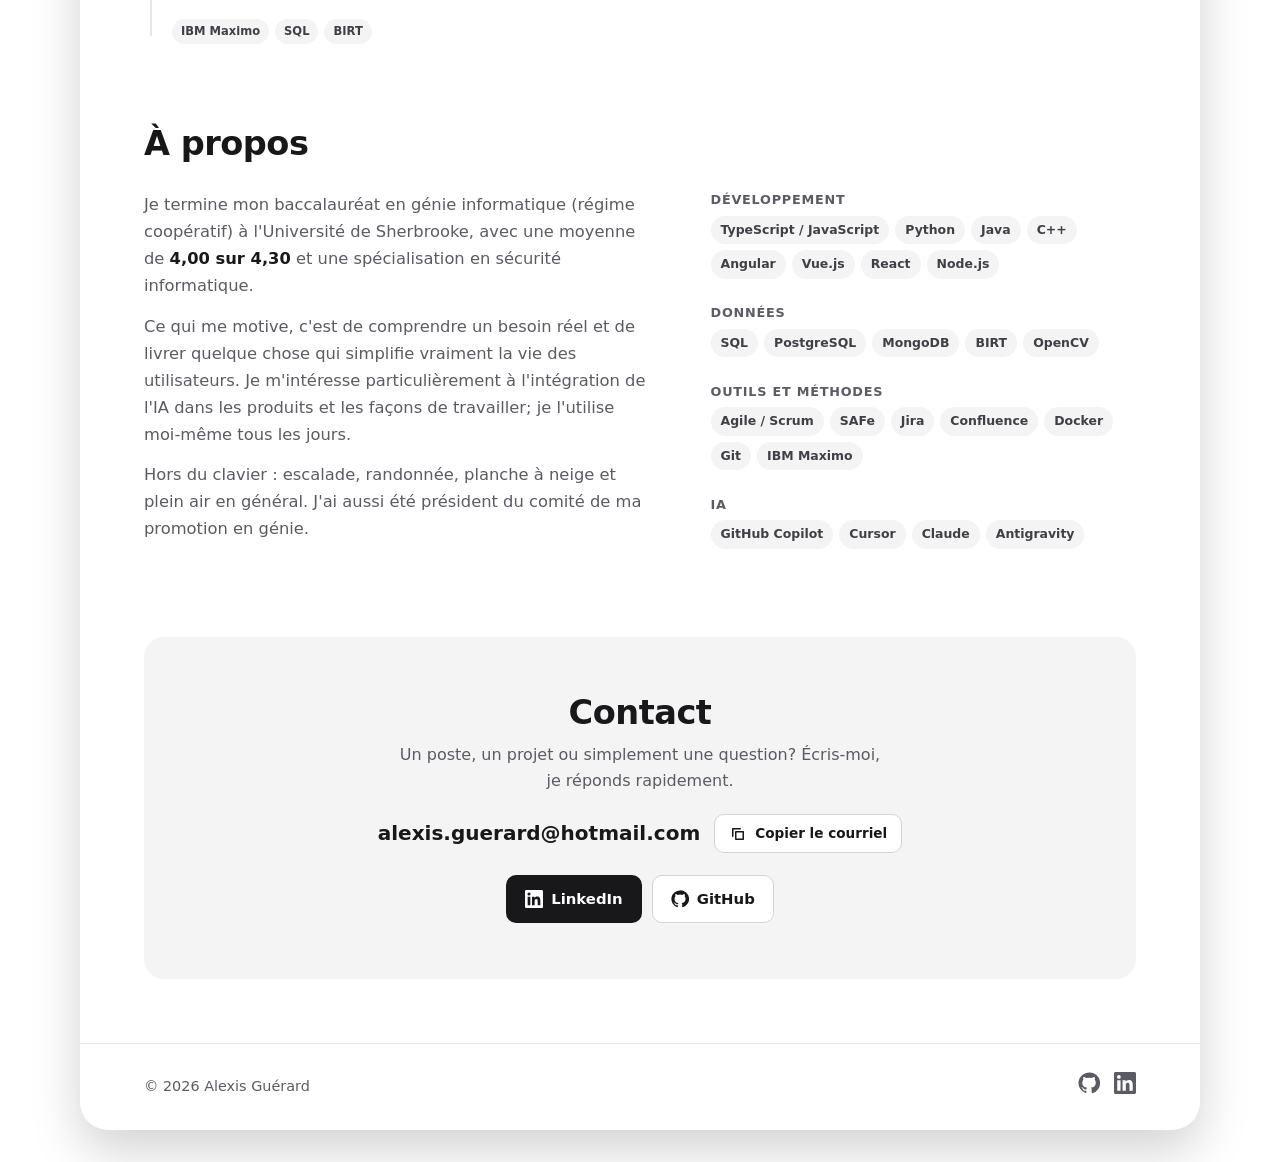
==== commit 62b3bc92: "feat: revamp portfolio website with new layout, translations, and project pages" ====
--- a/index.html
+++ b/index.html
@@ -3,333 +3,213 @@
   <head>
     <meta charset="UTF-8" />
     <meta name="viewport" content="width=device-width, initial-scale=1.0" />
-    <title>Alexis Guérard</title>
-    <meta
-      name="description"
-      content="Liens professionnels et projets de Alexis Guérard"
-    />
+    <title data-i18n="meta.title">Alexis Guérard</title>
+    <meta name="description" content="Portfolio d'Alexis Guérard, finissant en génie informatique à l'Université de Sherbrooke : analyse d'affaires, développement web et coordination d'équipe." data-i18n-attr="content:meta.desc" />
+    <meta property="og:type" content="website" />
+    <meta property="og:title" content="Alexis Guérard" />
+    <meta property="og:description" content="Portfolio d'Alexis Guérard, finissant en génie informatique à l'Université de Sherbrooke : analyse d'affaires, développement web et coordination d'équipe." />
+    <meta property="og:url" content="https://alexleqc.github.io/" />
+    <meta property="og:image" content="https://alexleqc.github.io/assets/images/photo.jpg" />
     <link rel="icon" type="image/svg+xml" href="assets/icons/cloud.svg" />
     <link rel="stylesheet" href="style.css" />
   </head>
-  <body>
-    <div class="fixed-bg"></div>
-    <main class="container">
-      <div class="view-buttons">
-        <div class="main-buttons">
-          <button
-            class="btn view-btn active"
-            data-view="home"
-            data-i18n="nav.home"
-          >
-            Accueil
-          </button>
-          <button
-            class="btn view-btn"
-            data-view="projects"
-            data-i18n="nav.projects"
-          >
-            Projets
-          </button>
+  <body data-base="">
+    <div class="fixed-bg" aria-hidden="true"></div>
+    <div class="page">
+      <header class="site-header">
+        <a class="brand" href="#top">Alexis Guérard</a>
+        <button class="menu-toggle" type="button" aria-expanded="false" aria-controls="site-nav" data-i18n-attr="aria-label:nav.menu" aria-label="Ouvrir le menu">
+          <span></span><span></span><span></span>
+        </button>
+        <nav class="site-nav" id="site-nav">
+          <a href="#projets" data-i18n="nav.projects">Projets</a>
+          <a href="#experience" data-i18n="nav.experience">Expérience</a>
+          <a href="#a-propos" data-i18n="nav.about">À propos</a>
+          <a href="#contact" data-i18n="nav.contact">Contact</a>
+          <div class="nav-actions">
+            <button class="lang-btn" id="lang-toggle" type="button" data-i18n="lang.label" data-i18n-attr="title:lang.switchTo" title="Switch to English">EN</button>
+            <a class="btn btn-dark btn-sm js-cv" href="assets/CV_AlexisGuerard_2026_FR.pdf" data-cv-fr="assets/CV_AlexisGuerard_2026_FR.pdf" data-cv-en="assets/CV_AlexisGuerard_2026_EN.pdf" target="_blank" rel="noopener"><svg class="icon" viewBox="0 0 24 24" aria-hidden="true"><path fill="none" stroke="currentColor" stroke-width="2" stroke-linecap="round" stroke-linejoin="round" d="M12 3v12m0 0-5-5m5 5 5-5M4 21h16"/></svg><span data-i18n="nav.cv">CV</span></a>
+          </div>
+        </nav>
+      </header>
+      <main id="top">
+        <section class="hero">
+          <div class="hero-text">
+            <p class="badge"><span class="dot" aria-hidden="true"></span><span data-i18n="hero.badge">Ouvert aux opportunités</span></p>
+            <h1 data-i18n="hero.title">Bonjour! Je suis Alexis, finissant en génie informatique.</h1>
+            <p data-i18n-html="hero.p1">J'aime transformer les besoins des gens en solutions web concrètes. Au fil de cinq stages, je suis passé du développement frontend et full-stack à l'<strong>analyse d'affaires</strong> : rédiger des récits utilisateurs, animer des ateliers et faire le pont entre les utilisateurs et les développeurs.</p>
+            <p data-i18n="hero.p2">Dans mon projet de fin d'études, Atlas, j'ai coordonné une équipe de huit tout en développant l'extraction de formes et le déploiement de l'application.</p>
+            <p data-i18n-html="hero.p3">Je termine mon baccalauréat à l'Université de Sherbrooke en décembre 2026 et je cherche un premier poste d'<strong>analyste</strong> ou de <strong>développeur</strong>.</p>
+            <div class="btn-row">
+              <a class="btn btn-dark" href="https://www.linkedin.com/in/alexis-gu%C3%A9rard-089224212/" target="_blank" rel="noopener"><svg class="icon" viewBox="0 0 24 24" aria-hidden="true"><path fill="currentColor" d="M20.45 20.45h-3.56v-5.57c0-1.33-.02-3.04-1.85-3.04-1.85 0-2.14 1.45-2.14 2.94v5.67H9.35V9h3.41v1.56h.05c.48-.9 1.64-1.85 3.37-1.85 3.6 0 4.27 2.37 4.27 5.46v6.28ZM5.34 7.43a2.06 2.06 0 1 1 0-4.13 2.06 2.06 0 0 1 0 4.13ZM7.12 20.45H3.56V9h3.56v11.45ZM22.22 0H1.77C.79 0 0 .77 0 1.73v20.54C0 23.23.79 24 1.77 24h20.45c.98 0 1.78-.77 1.78-1.73V1.73C24 .77 23.2 0 22.22 0Z"/></svg>LinkedIn</a>
+              <a class="btn btn-outline" href="https://github.com/AlexLeQc" target="_blank" rel="noopener"><svg class="icon" viewBox="0 0 24 24" aria-hidden="true"><path fill="currentColor" d="M12 .5a11.5 11.5 0 0 0-3.64 22.41c.58.1.79-.25.79-.56v-2c-3.2.7-3.88-1.37-3.88-1.37-.52-1.33-1.28-1.69-1.28-1.69-1.05-.72.08-.7.08-.7 1.16.08 1.77 1.19 1.77 1.19 1.03 1.77 2.7 1.26 3.36.96.1-.75.4-1.26.73-1.55-2.55-.29-5.24-1.28-5.24-5.68 0-1.26.45-2.28 1.19-3.09-.12-.29-.52-1.46.11-3.05 0 0 .97-.31 3.17 1.18a11 11 0 0 1 5.77 0c2.2-1.49 3.17-1.18 3.17-1.18.63 1.59.23 2.76.11 3.05.74.81 1.19 1.83 1.19 3.09 0 4.41-2.69 5.38-5.26 5.67.41.36.78 1.06.78 2.14v3.17c0 .31.21.67.8.56A11.5 11.5 0 0 0 12 .5Z"/></svg>GitHub</a>
+              <a class="btn btn-outline js-cv" href="assets/CV_AlexisGuerard_2026_FR.pdf" data-cv-fr="assets/CV_AlexisGuerard_2026_FR.pdf" data-cv-en="assets/CV_AlexisGuerard_2026_EN.pdf" target="_blank" rel="noopener"><svg class="icon" viewBox="0 0 24 24" aria-hidden="true"><path fill="none" stroke="currentColor" stroke-width="2" stroke-linecap="round" stroke-linejoin="round" d="M12 3v12m0 0-5-5m5 5 5-5M4 21h16"/></svg><span data-i18n="hero.cv">Télécharger mon CV</span></a>
+            </div>
+          </div>
+          <div class="hero-photo">
+            <img src="assets/images/photo.webp" width="600" height="600" alt="Photo d'Alexis Guérard" data-i18n-attr="alt:hero.photoAlt" />
+          </div>
+        </section>
+
+        <section class="section" id="projets">
+          <div class="section-head">
+            <h2 data-i18n="projects.title">Projets</h2>
+            <p data-i18n="projects.subtitle">Quelques réalisations, scolaires et personnelles.</p>
+          </div>
+
+          <article class="card card-feature">
+            <a class="card-media" href="projets/atlas.html">
+              <img src="assets/projects/atlas-invasion.webp" width="1600" height="884" loading="lazy" alt="Interface d'Atlas : une carte de 1775 numérisée à côté de l'originale" data-i18n-attr="alt:projects.atlas.imgAlt" />
+            </a>
+            <div class="card-body">
+              <p class="eyebrow" data-i18n="projects.atlas.tag">Projet de fin d'études</p>
+              <h3>Atlas</h3>
+              <p data-i18n="projects.atlas.desc">Plateforme web libre qui aide les enseignants d'histoire et de géographie à numériser des cartes anciennes : on importe une image, Atlas en extrait le texte, les couleurs et les formes, puis les replace sur une carte du monde avec une ligne du temps.</p>
+              <p data-i18n-html="projects.atlas.role"><strong>Mon rôle :</strong> coordination de l'équipe, extraction de formes et déploiement.</p>
+              <ul class="tags"><li>Vue 3</li><li>Python</li><li>FastAPI</li><li>OpenCV</li><li>Celery</li><li>PostGIS</li><li>Docker</li><li>Jira</li></ul>
+              <div class="btn-row">
+                <a class="btn btn-dark" href="projets/atlas.html"><span data-i18n="projects.case">Lire l'étude de cas</span><svg class="icon icon-sm" viewBox="0 0 24 24" aria-hidden="true"><path fill="none" stroke="currentColor" stroke-width="2" stroke-linecap="round" stroke-linejoin="round" d="M5 12h14m-6-6 6 6-6 6"/></svg></a>
+                <a class="btn btn-outline" href="https://github.com/AtlasPMC68/Atlas" target="_blank" rel="noopener"><svg class="icon" viewBox="0 0 24 24" aria-hidden="true"><path fill="currentColor" d="M12 .5a11.5 11.5 0 0 0-3.64 22.41c.58.1.79-.25.79-.56v-2c-3.2.7-3.88-1.37-3.88-1.37-.52-1.33-1.28-1.69-1.28-1.69-1.05-.72.08-.7.08-.7 1.16.08 1.77 1.19 1.77 1.19 1.03 1.77 2.7 1.26 3.36.96.1-.75.4-1.26.73-1.55-2.55-.29-5.24-1.28-5.24-5.68 0-1.26.45-2.28 1.19-3.09-.12-.29-.52-1.46.11-3.05 0 0 .97-.31 3.17 1.18a11 11 0 0 1 5.77 0c2.2-1.49 3.17-1.18 3.17-1.18.63 1.59.23 2.76.11 3.05.74.81 1.19 1.83 1.19 3.09 0 4.41-2.69 5.38-5.26 5.67.41.36.78 1.06.78 2.14v3.17c0 .31.21.67.8.56A11.5 11.5 0 0 0 12 .5Z"/></svg><span data-i18n="projects.code">Code source</span></a>
+              </div>
+            </div>
+          </article>
+
+          <div class="card-grid">
+            <article class="card">
+              <a class="card-media" href="https://integration-run.vercel.app" target="_blank" rel="noopener">
+                <img src="assets/projects/integration-run.webp" width="1600" height="884" loading="lazy" alt="Écran d'accueil du jeu Integration Run" data-i18n-attr="alt:projects.ir.imgAlt" />
+              </a>
+              <div class="card-body">
+                <p class="eyebrow" data-i18n="projects.ir.tag">Projet personnel · 2026</p>
+                <h3>Integration Run</h3>
+                <p data-i18n="projects.ir.desc">Jeu de course mobile à trois voies créé pour la semaine d'intégration des nouveaux étudiants en génie, avec un classement en ligne. Développé rapidement en collaboration avec des agents de code IA.</p>
+                <ul class="tags"><li>Vite</li><li>JavaScript</li><li>Canvas</li><li>Supabase</li></ul>
+                <div class="btn-row">
+                  <a class="btn btn-dark" href="https://integration-run.vercel.app" target="_blank" rel="noopener"><span data-i18n="projects.play">Jouer</span><svg class="icon icon-sm" viewBox="0 0 24 24" aria-hidden="true"><path fill="none" stroke="currentColor" stroke-width="2" stroke-linecap="round" stroke-linejoin="round" d="M14 4h6v6m0-6L10 14M18 14v5a1 1 0 0 1-1 1H5a1 1 0 0 1-1-1V7a1 1 0 0 1 1-1h5"/></svg></a>
+                </div>
+              </div>
+            </article>
+
+            <article class="card">
+              <a class="card-media" href="https://alexleqc.github.io/mini_g_web/" target="_blank" rel="noopener">
+                <img src="assets/projects/mini-golf.webp" width="1600" height="884" loading="lazy" alt="Écran d'accueil du jeu Mini-G" data-i18n-attr="alt:projects.mg.imgAlt" />
+              </a>
+              <div class="card-body">
+                <p class="eyebrow" data-i18n="projects.mg.tag">Projet scolaire · 2e session</p>
+                <h3>Mini Golf</h3>
+                <p data-i18n="projects.mg.desc">Mon projet de deuxième session, réinventé en jeu web jouable directement dans le navigateur.</p>
+                <ul class="tags"><li>JavaScript</li><li>GitHub Pages</li></ul>
+                <div class="btn-row">
+                  <a class="btn btn-dark" href="https://alexleqc.github.io/mini_g_web/" target="_blank" rel="noopener"><span data-i18n="projects.play">Jouer</span><svg class="icon icon-sm" viewBox="0 0 24 24" aria-hidden="true"><path fill="none" stroke="currentColor" stroke-width="2" stroke-linecap="round" stroke-linejoin="round" d="M14 4h6v6m0-6L10 14M18 14v5a1 1 0 0 1-1 1H5a1 1 0 0 1-1-1V7a1 1 0 0 1 1-1h5"/></svg></a>
+                </div>
+              </div>
+            </article>
+          </div>
+
+          <h3 class="subhead" data-i18n="projects.others">Autres projets</h3>
+          <ul class="mini-list">
+            <li>
+              <a href="https://story-telling-nine.vercel.app/" target="_blank" rel="noopener">
+                <span class="mini-title">Story Telling <svg class="icon icon-sm" viewBox="0 0 24 24" aria-hidden="true"><path fill="none" stroke="currentColor" stroke-width="2" stroke-linecap="round" stroke-linejoin="round" d="M14 4h6v6m0-6L10 14M18 14v5a1 1 0 0 1-1 1H5a1 1 0 0 1-1-1V7a1 1 0 0 1 1-1h5"/></svg></span>
+                <span class="mini-desc" data-i18n="projects.story.desc">Petit site pour créer et raconter des histoires.</span>
+              </a>
+            </li>
+            <li>
+              <a href="https://keepthetrackk.web.app/" target="_blank" rel="noopener">
+                <span class="mini-title">KeepTheTrackk <svg class="icon icon-sm" viewBox="0 0 24 24" aria-hidden="true"><path fill="none" stroke="currentColor" stroke-width="2" stroke-linecap="round" stroke-linejoin="round" d="M14 4h6v6m0-6L10 14M18 14v5a1 1 0 0 1-1 1H5a1 1 0 0 1-1-1V7a1 1 0 0 1 1-1h5"/></svg></span>
+                <span class="mini-desc" data-i18n="projects.keep.desc">Projet personnel d'exploration, hébergé sur Firebase.</span>
+              </a>
+            </li>
+          </ul>
+        </section>
+
+        <section class="section" id="experience">
+          <div class="section-head">
+            <h2 data-i18n="exp.title">Expérience</h2>
+            <p data-i18n="exp.subtitle">Cinq stages coopératifs, du code à l'analyse.</p>
+          </div>
+          <ol class="timeline">
+            <li class="exp-item">
+              <div class="exp-head">
+                <h3 data-i18n="exp.ba.role">Stagiaire analyste d'affaires</h3>
+                <span class="exp-date" data-i18n="exp.ba.date">Été 2026</span>
+              </div>
+              <p class="exp-company">Wolters Kluwer, DXG | TAA Canada</p>
+              <ul class="exp-desc" data-i18n-html="exp.ba.desc"><li>Analyse des besoins d'une application web de préparation de déclarations fiscales pour cabinets comptables.</li><li>Traduction d'exigences réglementaires en récits utilisateurs et critères d'acceptation.</li><li>Ateliers d'idéation avec les équipes d'architecture et d'UX; démonstrations de sprint et de PI.</li></ul>
+              <ul class="tags tags-sm"><li>Jira</li><li>Agile / SAFe</li><li>UAT</li></ul>
+            </li>
+            <li class="exp-item">
+              <div class="exp-head">
+                <h3 data-i18n="exp.fe.role">Stagiaire développeur frontend</h3>
+                <span class="exp-date" data-i18n="exp.fe.date">Automne 2025</span>
+              </div>
+              <p class="exp-company">Wolters Kluwer, DXG | TAA Canada</p>
+              <ul class="exp-desc" data-i18n-html="exp.fe.desc"><li>Développement de fonctionnalités avec Angular et RxJS, en lien avec l'équipe backend pour l'intégration des API.</li><li>Tests unitaires avec Wallaby.js; GitHub Copilot intégré au quotidien.</li></ul>
+              <ul class="tags tags-sm"><li>Angular</li><li>RxJS</li><li>Wallaby.js</li></ul>
+            </li>
+            <li class="exp-item">
+              <div class="exp-head">
+                <h3 data-i18n="exp.bo.role">Stagiaire développeur full-stack</h3>
+                <span class="exp-date" data-i18n="exp.bo.date">Hiver 2025</span>
+              </div>
+              <p class="exp-company"><span data-i18n="exp.bo.company">Boréalis, équipe de développement de produit</span></p>
+              <ul class="exp-desc" data-i18n-html="exp.bo.desc"><li>Application web en TypeScript et Node.js dans un environnement Docker, avec tests automatisés Cypress.</li><li>Migration d'une base de données MongoDB et gestion des changements incompatibles de Mongoose.</li></ul>
+              <ul class="tags tags-sm"><li>TypeScript</li><li>Node.js</li><li>MongoDB</li><li>Cypress</li></ul>
+            </li>
+            <li class="exp-item">
+              <div class="exp-head">
+                <h3 data-i18n="exp.vs.role">Stagiaire analyste-développeur</h3>
+                <span class="exp-date" data-i18n="exp.vs.date">Automne 2023 et été 2024</span>
+              </div>
+              <p class="exp-company"><span data-i18n="exp.vs.company">Ville de Sherbrooke, Service des technologies de l'information</span></p>
+              <ul class="exp-desc" data-i18n-html="exp.vs.desc"><li>Recueil des besoins des utilisateurs et configuration de solutions dans le progiciel IBM Maximo.</li><li>Requêtes SQL et rapports interactifs BIRT pour le suivi des opérations municipales.</li></ul>
+              <ul class="tags tags-sm"><li>IBM Maximo</li><li>SQL</li><li>BIRT</li></ul>
+            </li>
+          </ol>
+        </section>
+
+        <section class="section" id="a-propos">
+          <div class="section-head">
+            <h2 data-i18n="about.title">À propos</h2>
+          </div>
+          <div class="about-grid">
+            <div class="about-text">
+              <p data-i18n-html="about.p1">Je termine mon baccalauréat en génie informatique (régime coopératif) à l'Université de Sherbrooke, avec une moyenne de <strong>4,00 sur 4,30</strong> et une spécialisation en sécurité informatique.</p>
+              <p data-i18n="about.p2">Ce qui me motive, c'est de comprendre un besoin réel et de livrer quelque chose qui simplifie vraiment la vie des utilisateurs. Je m'intéresse particulièrement à l'intégration de l'IA dans les produits et les façons de travailler; je l'utilise moi-même tous les jours.</p>
+              <p data-i18n="about.p3">Hors du clavier : escalade, randonnée, planche à neige et plein air en général. J'ai aussi été président du comité de ma promotion en génie.</p>
+            </div>
+            <div class="skills">
+              <div><h3 data-i18n="about.skills.dev">Développement</h3><ul class="tags"><li>TypeScript / JavaScript</li><li>Python</li><li>Java</li><li>C++</li><li>Angular</li><li>Vue.js</li><li>React</li><li>Node.js</li></ul></div>
+              <div><h3 data-i18n="about.skills.data">Données</h3><ul class="tags"><li>SQL</li><li>PostgreSQL</li><li>MongoDB</li><li>BIRT</li><li>OpenCV</li></ul></div>
+              <div><h3 data-i18n="about.skills.methods">Outils et méthodes</h3><ul class="tags"><li>Agile / Scrum</li><li>SAFe</li><li>Jira</li><li>Confluence</li><li>Docker</li><li>Git</li><li>IBM Maximo</li></ul></div>
+              <div><h3 data-i18n="about.skills.ai">IA</h3><ul class="tags"><li>GitHub Copilot</li><li>Cursor</li><li>Claude</li><li>Antigravity</li></ul></div>
+            </div>
+          </div>
+        </section>
+
+        <section class="section contact" id="contact">
+          <h2 data-i18n="contact.title">Contact</h2>
+          <p data-i18n="contact.text">Un poste, un projet ou simplement une question? Écris-moi, je réponds rapidement.</p>
+          <div class="contact-email">
+            <a class="email-link" href="mailto:alexis.guerard@hotmail.com">alexis.guerard@hotmail.com</a>
+            <button class="btn btn-outline btn-sm" type="button" id="copy-email" data-email="alexis.guerard@hotmail.com"><svg class="icon" viewBox="0 0 24 24" aria-hidden="true"><path fill="none" stroke="currentColor" stroke-width="2" stroke-linecap="round" stroke-linejoin="round" d="M9 9h10v10H9zM5 15V5h10"/></svg><span data-i18n="contact.copy">Copier le courriel</span></button>
+          </div>
+          <div class="btn-row btn-row-center">
+            <a class="btn btn-dark" href="https://www.linkedin.com/in/alexis-gu%C3%A9rard-089224212/" target="_blank" rel="noopener"><svg class="icon" viewBox="0 0 24 24" aria-hidden="true"><path fill="currentColor" d="M20.45 20.45h-3.56v-5.57c0-1.33-.02-3.04-1.85-3.04-1.85 0-2.14 1.45-2.14 2.94v5.67H9.35V9h3.41v1.56h.05c.48-.9 1.64-1.85 3.37-1.85 3.6 0 4.27 2.37 4.27 5.46v6.28ZM5.34 7.43a2.06 2.06 0 1 1 0-4.13 2.06 2.06 0 0 1 0 4.13ZM7.12 20.45H3.56V9h3.56v11.45ZM22.22 0H1.77C.79 0 0 .77 0 1.73v20.54C0 23.23.79 24 1.77 24h20.45c.98 0 1.78-.77 1.78-1.73V1.73C24 .77 23.2 0 22.22 0Z"/></svg>LinkedIn</a>
+            <a class="btn btn-outline" href="https://github.com/AlexLeQc" target="_blank" rel="noopener"><svg class="icon" viewBox="0 0 24 24" aria-hidden="true"><path fill="currentColor" d="M12 .5a11.5 11.5 0 0 0-3.64 22.41c.58.1.79-.25.79-.56v-2c-3.2.7-3.88-1.37-3.88-1.37-.52-1.33-1.28-1.69-1.28-1.69-1.05-.72.08-.7.08-.7 1.16.08 1.77 1.19 1.77 1.19 1.03 1.77 2.7 1.26 3.36.96.1-.75.4-1.26.73-1.55-2.55-.29-5.24-1.28-5.24-5.68 0-1.26.45-2.28 1.19-3.09-.12-.29-.52-1.46.11-3.05 0 0 .97-.31 3.17 1.18a11 11 0 0 1 5.77 0c2.2-1.49 3.17-1.18 3.17-1.18.63 1.59.23 2.76.11 3.05.74.81 1.19 1.83 1.19 3.09 0 4.41-2.69 5.38-5.26 5.67.41.36.78 1.06.78 2.14v3.17c0 .31.21.67.8.56A11.5 11.5 0 0 0 12 .5Z"/></svg>GitHub</a>
+          </div>
+        </section>
+      </main>
+      <footer class="site-footer">
+        <p data-i18n="footer.text">© 2026 Alexis Guérard</p>
+        <div class="footer-links">
+          <a href="https://github.com/AlexLeQc" target="_blank" rel="noopener" aria-label="GitHub"><svg class="icon" viewBox="0 0 24 24" aria-hidden="true"><path fill="currentColor" d="M12 .5a11.5 11.5 0 0 0-3.64 22.41c.58.1.79-.25.79-.56v-2c-3.2.7-3.88-1.37-3.88-1.37-.52-1.33-1.28-1.69-1.28-1.69-1.05-.72.08-.7.08-.7 1.16.08 1.77 1.19 1.77 1.19 1.03 1.77 2.7 1.26 3.36.96.1-.75.4-1.26.73-1.55-2.55-.29-5.24-1.28-5.24-5.68 0-1.26.45-2.28 1.19-3.09-.12-.29-.52-1.46.11-3.05 0 0 .97-.31 3.17 1.18a11 11 0 0 1 5.77 0c2.2-1.49 3.17-1.18 3.17-1.18.63 1.59.23 2.76.11 3.05.74.81 1.19 1.83 1.19 3.09 0 4.41-2.69 5.38-5.26 5.67.41.36.78 1.06.78 2.14v3.17c0 .31.21.67.8.56A11.5 11.5 0 0 0 12 .5Z"/></svg></a>
+          <a href="https://www.linkedin.com/in/alexis-gu%C3%A9rard-089224212/" target="_blank" rel="noopener" aria-label="LinkedIn"><svg class="icon" viewBox="0 0 24 24" aria-hidden="true"><path fill="currentColor" d="M20.45 20.45h-3.56v-5.57c0-1.33-.02-3.04-1.85-3.04-1.85 0-2.14 1.45-2.14 2.94v5.67H9.35V9h3.41v1.56h.05c.48-.9 1.64-1.85 3.37-1.85 3.6 0 4.27 2.37 4.27 5.46v6.28ZM5.34 7.43a2.06 2.06 0 1 1 0-4.13 2.06 2.06 0 0 1 0 4.13ZM7.12 20.45H3.56V9h3.56v11.45ZM22.22 0H1.77C.79 0 0 .77 0 1.73v20.54C0 23.23.79 24 1.77 24h20.45c.98 0 1.78-.77 1.78-1.73V1.73C24 .77 23.2 0 22.22 0Z"/></svg></a>
         </div>
-        <button
-          class="btn lang-btn"
-          id="lang-toggle"
-          data-lang="en"
-          title="Switch to English"
-        >
-          EN
-        </button>
-      </div>
-      <div id="home-view" class="view active">
-        <header class="profile-header">
-          <img
-            src="assets/images/photo.jpg"
-            alt="Profil picture of Alex Leqc"
-            class="profile-image"
-          />
-          <h1 data-i18n="profile.title">Alexis Guérard</h1>
-          <button
-            type="button"
-            class="btn lien-contact"
-            id="button-copy-email"
-            onclick="copyToClipboard(this)"
-          >
-            alexis.guerard@usherbrooke.ca
-          </button>
-          <p class="bio" data-i18n="profile.bio">
-            Étudiant en génie informatique à l'<a
-              href="https://www.usherbrooke.ca/genie"
-              target="_blank"
-              rel="noopener noreferrer"
-              >Université de Sherbrooke</a
-            >
-          </p>
-        </header>
-
-        <nav class="link-list">
-          <div class="social-row">
-            <a
-              href="https://github.com/AlexLeQc"
-              class="btn lien-principal-github"
-            >
-              <img src="assets/icons/github.svg" alt="" class="btn-icon" />
-              <span data-i18n="social.github">GitHub</span>
-            </a>
-            <a
-              href="https://www.linkedin.com/in/alexis-gu%C3%A9rard-089224212/"
-              class="btn lien-linkedin"
-            >
-              <img src="assets/icons/linkedin.svg" alt="" class="btn-icon" />
-              <span data-i18n="social.linkedin">LinkedIn</span>
-            </a>
-          </div>
-          <a
-            href="assets/CV_AlexisGuerard_2026.pdf"
-            class="btn lien-cv"
-            download
-            data-i18n="profile.cv"
-            >Télécharger mon CV</a
-          >
-        </nav>
-      </div>
-      <div id="projects-view" class="view">
-        <header class="profile-header">
-          <img
-            src="assets/images/photo.jpg"
-            alt="Alexis Guérard"
-            class="profile-image"
-          />
-          <h1 data-i18n="projects.title">Mes Projets</h1>
-          <p class="bio" data-i18n="projects.description">
-            Réalisations en génie informatique et projets personnels
-          </p>
-        </header>
-
-        <nav class="link-list">
-          <a
-            href="https://github.com/AtlasPMC68/Atlas"
-            class="btn lien-secondaire"
-            target="_blank"
-            data-i18n="projects.atlas"
-          >
-            Atlas (Projet majeur de conception)
-          </a>
-
-          <a
-            href="https://alexleqc.github.io/mini_g_web/"
-            class="btn lien-secondaire"
-            target="_blank"
-            data-i18n="projects.miniGolf"
-          >
-            Mini Golf
-          </a>
-
-          <a
-            href="https://story-telling-nine.vercel.app/"
-            class="btn lien-secondaire"
-            target="_blank"
-            data-i18n="projects.storyTelling"
-          >
-            Story Telling
-          </a>
-
-          <a
-            href="https://keepthetrackk.web.app/"
-            class="btn lien-secondaire"
-            target="_blank"
-            data-i18n="projects.keepTheTrackk"
-          >
-            KeepTheTrackk
-          </a>
-        </nav>
-      </div>
-      <footer>
-        <p data-i18n="footer.copyright">&copy; 2026 Alexis Guérard.</p>
       </footer>
-    </main>
-
-    <section class="about-section" id="about-section">
-      <div class="about-container">
-        <div class="about-tabs">
-          <button
-            class="about-tab-btn active"
-            data-tab="about"
-            data-i18n="about.tab"
-          >
-            À propos
-          </button>
-          <button
-            class="about-tab-btn"
-            data-tab="experience"
-            data-i18n="about.experienceTab"
-          >
-            Expérience
-          </button>
-        </div>
-
-        <div class="about-content-wrapper">
-          <div class="about-content" id="about-content">
-            <h2 data-i18n="about.title">À propos de moi</h2>
-            <div class="about-text">
-              <p data-i18n="about.description">
-                Passionné par l'informatique et les technologies, je suis
-                étudiant en génie informatique à l'Université de Sherbrooke. Mon
-                parcours m'a permis de développer des compétences solides en
-                programmation, algorithmie et conception de systèmes.
-              </p>
-              <p data-i18n="about.interests">
-                Intéressé par le développement web, les architectures
-                distribuées et l'intelligence artificielle, j'aime relever des
-                défis techniques et créer des solutions innovantes.
-              </p>
-              <p data-i18n="about.experience">
-                Au cours de mes études, j'ai eu l'opportunité de travailler sur
-                divers projets, allant du développement d'applications web à la
-                conception de systèmes embarqués, en passant par la
-                participation à des compétitions de programmation.
-              </p>
-            </div>
-
-            <div class="skills-grid">
-              <div class="skill-category">
-                <h3 data-i18n="about.skills.tech">Technologies</h3>
-                <div class="skill-tags">
-                  <span class="skill-tag">JavaScript</span>
-                  <span class="skill-tag">TypeScript</span>
-                  <span class="skill-tag">Python</span>
-                  <span class="skill-tag">React</span>
-                  <span class="skill-tag">Node.js</span>
-                  <span class="skill-tag">C++</span>
-                  <span class="skill-tag">SQL</span>
-                  <span class="skill-tag">HTML</span>
-                  <span class="skill-tag">CSS</span>
-                  <span class="skill-tag">Java</span>
-                  <span class="skill-tag">Angular</span>
-                  <span class="skill-tag">Vite/vue</span>
-                </div>
-              </div>
-
-              <div class="skill-category">
-                <h3 data-i18n="about.skills.tools">Outils</h3>
-                <div class="skill-tags">
-                  <span class="skill-tag">Git</span>
-                  <span class="skill-tag">Docker</span>
-                  <span class="skill-tag">Linux</span>
-                  <span class="skill-tag">VS Code</span>
-                  <span class="skill-tag">Cursor</span>
-                  <span class="skill-tag">Jira</span>
-                  <span class="skill-tag">Confluence</span>
-                  <span class="skill-tag">Firebase</span>
-                  <span class="skill-tag">MongoDB</span>
-                  <span class="skill-tag">PostgreSQL</span>
-                  <span class="skill-tag">Vercel</span>
-                  <span class="skill-tag">Render</span>
-                </div>
-              </div>
-            </div>
-          </div>
-
-          <div
-            class="about-content"
-            id="experience-content"
-            style="display: none"
-          >
-            <h2 data-i18n="about.experienceTitle">Expérience de travail</h2>
-            <div class="experience-list">
-              <div class="experience-item">
-                <div class="experience-header">
-                  <h3 data-i18n="about.exp4.title">Titre du poste</h3>
-                  <span class="experience-date" data-i18n="about.exp4.date"
-                    >Été 2026</span
-                  >
-                </div>
-                <p class="experience-company" data-i18n="about.exp4.company">
-                  Nom de l'entreprise
-                </p>
-                <p
-                  class="experience-description"
-                  data-i18n="about.exp4.description"
-                >
-                  Description de vos responsabilités et réalisations dans ce
-                  poste.
-                </p>
-              </div>
-
-              <div class="experience-item">
-                <div class="experience-header">
-                  <h3 data-i18n="about.exp1.title">Titre du poste</h3>
-                  <span class="experience-date" data-i18n="about.exp1.date"
-                    >2023 - Présent</span
-                  >
-                </div>
-                <p class="experience-company" data-i18n="about.exp1.company">
-                  Nom de l'entreprise
-                </p>
-                <p
-                  class="experience-description"
-                  data-i18n="about.exp1.description"
-                >
-                  Description de vos responsabilités et réalisations dans ce
-                  poste.
-                </p>
-              </div>
-
-              <div class="experience-item">
-                <div class="experience-header">
-                  <h3 data-i18n="about.exp2.title">Titre du poste</h3>
-                  <span class="experience-date" data-i18n="about.exp2.date"
-                    >2022 - 2023</span
-                  >
-                </div>
-                <p class="experience-company" data-i18n="about.exp2.company">
-                  Nom de l'entreprise
-                </p>
-                <p
-                  class="experience-description"
-                  data-i18n="about.exp2.description"
-                >
-                  Description de vos responsabilités et réalisations dans ce
-                  poste.
-                </p>
-              </div>
-
-              <div class="experience-item">
-                <div class="experience-header">
-                  <h3 data-i18n="about.exp3.title">Titre du poste</h3>
-                  <span class="experience-date" data-i18n="about.exp3.date"
-                    >2021 - 2022</span
-                  >
-                </div>
-                <p class="experience-company" data-i18n="about.exp3.company">
-                  Nom de l'entreprise
-                </p>
-                <p
-                  class="experience-description"
-                  data-i18n="about.exp3.description"
-                >
-                  Description de vos responsabilités et réalisations dans ce
-                  poste.
-                </p>
-              </div>
-            </div>
-          </div>
-        </div>
-
-        <div class="about-image">
-          <img
-            src="assets/images/photo.jpg"
-            alt="Alexis Guérard"
-            class="about-photo"
-          />
-        </div>
-      </div>
-    </section>
-
-    <script src="js/clipboard.js"></script>
+    </div>
+    <div id="copy-toast" class="toast" role="status" aria-live="polite" data-i18n="toast.copied">Courriel copié!</div>
     <script src="js/i18n.js"></script>
-    <script src="js/navigation.js"></script>
-    <div id="copy-toast" class="toast-popup" data-i18n="toast.emailCopied">
-      Email copié !
-    </div>
+    <script src="js/main.js"></script>
   </body>
 </html>
--- a/style.css
+++ b/style.css
@@ -1,19 +1,18 @@
 :root {
-  --card-bg: #ffffff;
-  --text-main: #1a1a1a;
-  --text-muted: #666666;
-  --accent-color: #535353;
-  --accent-hover: #535353;
-  --github-color: #57595c;
-  --linkedin-color: #0077b5;
-  --border-radius: 12px;
-  --font-family: "Segoe UI", Roboto, Helvetica, Arial, sans-serif;
   --bg-color: #535353;
-  --fifth-cloud: #5E5E5E;
-  --fourth-cloud: #7C7C7C;
-  --third-cloud: #C3C3C3;
-  --second-cloud: #E1E1E1;
-  --first-cloud: #F5F5F5;
+  --card: #ffffff;
+  --text: #18181b;
+  --muted: #5b5b63;
+  --line: #e7e7ea;
+  --soft: #f4f4f5;
+  --accent: #2f6fed;
+  --accent-soft: #eaf1fe;
+  --dark: #18181b;
+  --radius-page: 28px;
+  --radius: 16px;
+  --shadow: 0 20px 50px rgba(0, 0, 0, 0.18);
+  --font: system-ui, -apple-system, "Segoe UI", Roboto, Helvetica, Arial, sans-serif;
+  --page-pad: clamp(20px, 5vw, 64px);
 }
 
 * {
@@ -22,537 +21,1111 @@
   padding: 0;
 }
 
-html,
+html {
+  scroll-padding-top: 90px;
+  -webkit-text-size-adjust: 100%;
+}
+
 body {
-  width: 100%;
-  height: 100%;
-}
-
+  font-family: var(--font);
+  color: var(--text);
+  line-height: 1.65;
+  padding: clamp(10px, 3vw, 32px);
+  min-height: 100vh;
+}
+
+img {
+  max-width: 100%;
+  height: auto;
+  display: block;
+}
+
+a {
+  color: inherit;
+}
+
+/* Fond actuel conservé */
 .fixed-bg {
   position: fixed;
-  top: 0;
-  left: 0;
-  width: 100vw;
-  height: 100vh;
+  inset: 0;
   background-color: var(--bg-color);
   background-image: url("assets/background/Cloudy.svg");
   background-size: cover;
   background-position: center;
-  background-repeat: no-repeat;
   z-index: -1;
 }
 
-body {
-  font-family: var(--font-family);
-  color: var(--text-main);
-  line-height: 1.6;
-  min-height: 100vh;
-  overflow-y: auto;
-  padding: 24px;
-}
-
-.container {
+.page {
+  max-width: 1120px;
+  margin: 0 auto;
+  background: var(--card);
+  border-radius: var(--radius-page);
+  box-shadow: var(--shadow);
+}
+
+/* ---------- En-tête ---------- */
+.site-header {
+  position: sticky;
+  top: 0;
+  z-index: 50;
+  display: flex;
+  align-items: center;
+  justify-content: space-between;
+  gap: 16px;
+  padding: 18px var(--page-pad);
+  background: rgba(255, 255, 255, 0.9);
+  backdrop-filter: saturate(160%) blur(10px);
+  -webkit-backdrop-filter: saturate(160%) blur(10px);
+  border-radius: var(--radius-page) var(--radius-page) 0 0;
+  transition: box-shadow 0.2s ease, border-radius 0.2s ease;
+}
+
+.site-header.scrolled {
+  box-shadow: 0 1px 0 var(--line), 0 8px 24px rgba(0, 0, 0, 0.06);
+  border-radius: 0 0 var(--radius) var(--radius);
+}
+
+.brand {
+  font-weight: 800;
+  letter-spacing: 0.06em;
+  text-transform: uppercase;
+  text-decoration: none;
+  font-size: 0.95rem;
+  white-space: nowrap;
+}
+
+.site-nav {
+  display: flex;
+  align-items: center;
+  gap: 28px;
+}
+
+.site-nav > a {
+  text-decoration: none;
+  font-size: 0.95rem;
+  font-weight: 500;
+  color: var(--muted);
+  transition: color 0.15s ease;
+}
+
+.site-nav > a:hover {
+  color: var(--text);
+}
+
+.nav-actions {
+  display: flex;
+  align-items: center;
+  gap: 10px;
+}
+
+.lang-btn {
+  font: inherit;
+  font-size: 0.8rem;
+  font-weight: 700;
+  min-width: 40px;
+  height: 34px;
+  padding: 0 10px;
+  border-radius: 999px;
+  border: 1px solid var(--line);
+  background: var(--soft);
+  color: var(--text);
+  cursor: pointer;
+}
+
+.lang-btn:hover {
+  border-color: var(--text);
+}
+
+.menu-toggle {
+  display: none;
+  width: 42px;
+  height: 42px;
+  border: 1px solid var(--line);
+  border-radius: 12px;
+  background: #fff;
+  cursor: pointer;
+  flex-direction: column;
+  align-items: center;
+  justify-content: center;
+  gap: 5px;
+}
+
+.menu-toggle span {
+  display: block;
+  width: 18px;
+  height: 2px;
+  background: var(--text);
+  border-radius: 2px;
+  transition: transform 0.2s ease, opacity 0.2s ease;
+}
+
+/* ---------- Boutons, étiquettes ---------- */
+.btn {
+  display: inline-flex;
+  align-items: center;
+  gap: 8px;
+  padding: 11px 18px;
+  border-radius: 10px;
+  font: inherit;
+  font-size: 0.93rem;
+  font-weight: 600;
+  text-decoration: none;
+  cursor: pointer;
+  border: 1px solid transparent;
+  transition: transform 0.15s ease, background 0.15s ease, border-color 0.15s ease;
+  white-space: nowrap;
+}
+
+.btn:hover {
+  transform: translateY(-1px);
+}
+
+.btn-dark {
+  background: var(--dark);
+  color: #fff;
+}
+
+.btn-dark:hover {
+  background: #000;
+}
+
+.btn-outline {
+  background: #fff;
+  color: var(--text);
+  border-color: #d4d4d8;
+}
+
+.btn-outline:hover {
+  border-color: var(--text);
+}
+
+.btn-sm {
+  padding: 7px 14px;
+  font-size: 0.85rem;
+}
+
+.btn-row {
+  display: flex;
+  flex-wrap: wrap;
+  gap: 10px;
+  margin-top: 22px;
+}
+
+.btn-row-center {
+  justify-content: center;
+}
+
+.icon {
+  width: 18px;
+  height: 18px;
+  flex: none;
+}
+
+.icon-sm {
+  width: 15px;
+  height: 15px;
+}
+
+.tags {
+  list-style: none;
+  display: flex;
+  flex-wrap: wrap;
+  gap: 6px;
+  margin-top: 14px;
+}
+
+.tags li {
+  font-size: 0.78rem;
+  font-weight: 600;
+  padding: 4px 10px;
+  border-radius: 999px;
+  background: var(--soft);
+  color: #3f3f46;
+}
+
+.tags-sm li {
+  font-size: 0.72rem;
+  padding: 3px 9px;
+}
+
+.eyebrow {
+  font-size: 0.78rem;
+  font-weight: 700;
+  letter-spacing: 0.06em;
+  text-transform: uppercase;
+  color: var(--accent);
+  margin-bottom: 6px;
+}
+
+/* ---------- Sections ---------- */
+main {
+  padding: 0 var(--page-pad);
+}
+
+.section {
+  padding: clamp(48px, 7vw, 80px) 0 0;
+}
+
+.section-head {
+  margin-bottom: 28px;
+}
+
+h1,
+h2,
+h3 {
+  line-height: 1.2;
+  letter-spacing: -0.015em;
+}
+
+h2 {
+  font-size: clamp(1.6rem, 3.2vw, 2.1rem);
+  font-weight: 800;
+}
+
+.section-head p {
+  color: var(--muted);
+  margin-top: 4px;
+}
+
+/* ---------- Hero ---------- */
+.hero {
+  display: grid;
+  grid-template-columns: minmax(0, 1.5fr) minmax(0, 1fr);
+  gap: clamp(28px, 5vw, 64px);
+  align-items: center;
+  padding-top: clamp(24px, 5vw, 56px);
+}
+
+.hero h1 {
+  font-size: clamp(2rem, 4.4vw, 3rem);
+  font-weight: 800;
+  letter-spacing: -0.025em;
+  margin-bottom: 18px;
+}
+
+.hero-text p {
+  color: var(--muted);
+  font-size: 1.04rem;
+  margin-bottom: 10px;
+  max-width: 60ch;
+}
+
+.hero-text strong {
+  color: var(--text);
+}
+
+.badge {
+  display: inline-flex !important;
+  align-items: center;
+  gap: 8px;
+  font-size: 0.82rem !important;
+  font-weight: 600;
+  color: #166534 !important;
+  background: #ecfdf3;
+  border: 1px solid #c6f0d6;
+  padding: 5px 12px;
+  border-radius: 999px;
+  margin-bottom: 18px !important;
+}
+
+.dot {
+  width: 8px;
+  height: 8px;
+  border-radius: 50%;
+  background: #22c55e;
+  box-shadow: 0 0 0 4px rgba(34, 197, 94, 0.2);
+}
+
+.hero-photo img {
   width: 100%;
-  max-width: 400px;
+  aspect-ratio: 4 / 5;
+  object-fit: cover;
+  object-position: center 30%;
+  border-radius: 20px;
+  box-shadow: 0 24px 48px rgba(0, 0, 0, 0.18);
+}
+
+/* ---------- Projets ---------- */
+.card {
+  border: 1px solid var(--line);
+  border-radius: var(--radius);
+  overflow: hidden;
+  background: #fff;
+  display: flex;
+  flex-direction: column;
+  transition: box-shadow 0.2s ease, transform 0.2s ease;
+}
+
+.card:hover {
+  box-shadow: 0 16px 40px rgba(0, 0, 0, 0.08);
+}
+
+.card-body {
+  padding: 22px 24px 24px;
+  display: flex;
+  flex-direction: column;
+  flex: 1;
+}
+
+.card-body h3 {
+  font-size: 1.35rem;
+  font-weight: 800;
+  margin-bottom: 8px;
+}
+
+.card-body > p {
+  color: var(--muted);
+  margin-bottom: 8px;
+}
+
+.card-body > p strong {
+  color: var(--text);
+}
+
+.card-body .btn-row {
+  margin-top: auto;
+  padding-top: 18px;
+}
+
+.card-media {
+  display: block;
+  background: var(--soft);
+  border-bottom: 1px solid var(--line);
+  overflow: hidden;
+}
+
+.card-media img {
+  width: 100%;
+  height: 100%;
+  object-fit: cover;
+  transition: transform 0.4s ease;
+}
+
+.card:hover .card-media img {
+  transform: scale(1.02);
+}
+
+.card-feature {
+  display: grid;
+  grid-template-columns: minmax(0, 1.25fr) minmax(0, 1fr);
+  margin-bottom: 20px;
+}
+
+.card-feature .card-media {
+  border-bottom: 0;
+  border-right: 1px solid var(--line);
+  min-height: 320px;
+}
+
+.card-feature .card-media img {
+  object-position: left top;
+}
+
+.card-grid {
+  display: grid;
+  grid-template-columns: repeat(2, minmax(0, 1fr));
+  gap: 20px;
+}
+
+.card-grid .card-media {
+  aspect-ratio: 16 / 9;
+}
+
+.subhead {
+  font-size: 1.05rem;
+  font-weight: 700;
+  margin: 36px 0 12px;
+}
+
+.mini-list {
+  list-style: none;
+  display: grid;
+  grid-template-columns: repeat(2, minmax(0, 1fr));
+  gap: 12px;
+}
+
+.mini-list a {
+  display: flex;
+  flex-direction: column;
+  gap: 2px;
+  padding: 14px 18px;
+  border: 1px solid var(--line);
+  border-radius: 12px;
+  text-decoration: none;
+  transition: border-color 0.15s ease;
+}
+
+.mini-list a:hover {
+  border-color: var(--text);
+}
+
+.mini-title {
+  font-weight: 700;
+  display: inline-flex;
+  align-items: center;
+  gap: 6px;
+}
+
+.mini-desc {
+  color: var(--muted);
+  font-size: 0.92rem;
+}
+
+/* ---------- Expérience ---------- */
+.timeline {
+  list-style: none;
+  position: relative;
+  padding-left: 28px;
+}
+
+.timeline::before {
+  content: "";
+  position: absolute;
+  left: 6px;
+  top: 8px;
+  bottom: 8px;
+  width: 2px;
+  background: var(--line);
+}
+
+.exp-item {
+  position: relative;
+  padding-bottom: 32px;
+}
+
+.exp-item:last-child {
+  padding-bottom: 0;
+}
+
+.exp-item::before {
+  content: "";
+  position: absolute;
+  left: -28px;
+  top: 7px;
+  width: 14px;
+  height: 14px;
+  border-radius: 50%;
+  background: #fff;
+  border: 3px solid var(--accent);
+}
+
+.exp-head {
+  display: flex;
+  justify-content: space-between;
+  align-items: baseline;
+  flex-wrap: wrap;
+  gap: 4px 16px;
+}
+
+.exp-head h3 {
+  font-size: 1.12rem;
+  font-weight: 700;
+}
+
+.exp-date {
+  font-size: 0.88rem;
+  color: var(--muted);
+  font-weight: 500;
+}
+
+.exp-company {
+  color: var(--accent);
+  font-weight: 600;
+  font-size: 0.95rem;
+  margin: 2px 0 8px;
+}
+
+.exp-desc {
+  padding-left: 18px;
+  color: var(--muted);
+}
+
+.exp-desc li {
+  margin-bottom: 4px;
+}
+
+/* ---------- À propos ---------- */
+.about-grid {
+  display: grid;
+  grid-template-columns: minmax(0, 1.2fr) minmax(0, 1fr);
+  gap: clamp(24px, 5vw, 56px);
+}
+
+.about-text p {
+  color: var(--muted);
+  margin-bottom: 14px;
+  font-size: 1.02rem;
+}
+
+.about-text strong {
+  color: var(--text);
+}
+
+.skills {
+  display: grid;
+  gap: 18px;
+}
+
+.skills h3 {
+  font-size: 0.8rem;
+  text-transform: uppercase;
+  letter-spacing: 0.06em;
+  color: var(--muted);
+}
+
+.skills .tags {
+  margin-top: 8px;
+}
+
+/* ---------- Contact ---------- */
+.contact {
   text-align: center;
-  background-color: var(--card-bg);
-  padding: 24px 24px;
+  margin-top: clamp(48px, 7vw, 80px);
+  padding: clamp(36px, 6vw, 56px) 24px;
+  background: var(--soft);
   border-radius: 20px;
-  box-shadow: 0 10px 25px rgba(0, 0, 0, 0.05);
-  z-index: 1;
-  margin: 0 auto;
-  min-width: 325px;
-}
-
-.view {
-  display: none;
-}
-
-.view.active {
-  display: block;
-}
-
-.view-buttons {
+}
+
+.contact > p {
+  color: var(--muted);
+  margin: 8px auto 0;
+  max-width: 48ch;
+}
+
+.contact-email {
+  display: flex;
+  flex-wrap: wrap;
+  align-items: center;
+  justify-content: center;
+  gap: 10px 14px;
+  margin-top: 20px;
+}
+
+.email-link {
+  font-weight: 700;
+  font-size: clamp(1rem, 2.6vw, 1.25rem);
+  text-decoration: none;
+  word-break: break-all;
+}
+
+.email-link:hover {
+  color: var(--accent);
+}
+
+/* ---------- Pied de page ---------- */
+.site-footer {
   display: flex;
   justify-content: space-between;
   align-items: center;
-  margin-bottom: 20px;
-}
-
-.main-buttons {
+  gap: 12px;
+  padding: 28px var(--page-pad);
+  margin-top: clamp(40px, 6vw, 64px);
+  border-top: 1px solid var(--line);
+  color: var(--muted);
+  font-size: 0.9rem;
+}
+
+.footer-links {
   display: flex;
-  gap: 15px;
-}
-
-.view-btn {
-  padding: 8px 16px;
+  gap: 14px;
+}
+
+.footer-links a {
+  color: var(--muted);
+}
+
+.footer-links a:hover {
+  color: var(--text);
+}
+
+.footer-links .icon {
+  width: 22px;
+  height: 22px;
+}
+
+.toast {
+  position: fixed;
+  left: 50%;
+  bottom: 28px;
+  transform: translate(-50%, 20px);
+  background: var(--dark);
+  color: #fff;
+  padding: 10px 18px;
+  border-radius: 999px;
   font-size: 0.9rem;
-  background-color: white;
-  border: 2px solid #e1e4e8;
-  color: var(--text-main);
-  transition: all 0.2s ease;
-}
-
-.view-btn:hover {
-  border-color: var(--accent-color);
-  color: var(--accent-color);
-}
-
-.view-btn.active {
-  background-color: var(--accent-color);
-  color: white;
-  border-color: var(--accent-color);
-}
-
-.lang-btn {
-  padding: 6px 12px;
-  font-size: 0.8rem;
-  background-color: #e1e4e8;
-  border: 2px solid #e1e4e8;
-  color: var(--text-main);
-  min-width: 40px;
-  font-weight: bold;
-}
-
-.lang-btn:hover {
-  border-color: var(--accent-color);
-  color: var(--accent-color);
-  background-color: white;
-}
-
-.lang-btn.active {
-  background-color: var(--accent-color);
-  color: white;
-  border-color: var(--accent-color);
-}
-
-.profile-header {
-  margin-bottom: 32px;
-}
-
-.profile-image {
-  width: 96px;
-  height: 96px;
-  object-fit: cover;
-  border-radius: 50%;
-  margin: 0 auto 16px;
+  font-weight: 600;
+  opacity: 0;
+  pointer-events: none;
+  transition: opacity 0.25s ease, transform 0.25s ease;
+  z-index: 100;
+}
+
+.toast.show {
+  opacity: 1;
+  transform: translate(-50%, 0);
+}
+
+/* ---------- Étude de cas ---------- */
+.back-link {
+  display: inline-flex;
+  align-items: center;
+  gap: 6px;
+  margin-top: 12px;
+  font-size: 0.92rem;
+  font-weight: 600;
+  color: var(--muted);
+  text-decoration: none;
+}
+
+.back-link:hover {
+  color: var(--text);
+}
+
+.case-hero {
+  padding-top: 28px;
+}
+
+.case-hero h1 {
+  font-size: clamp(2.4rem, 6vw, 3.6rem);
+  font-weight: 800;
+  letter-spacing: -0.03em;
+}
+
+.lead {
+  font-size: clamp(1.08rem, 2.2vw, 1.3rem);
+  color: var(--muted);
+  max-width: 60ch;
+  margin-top: 10px;
+}
+
+.case-meta {
+  display: grid;
+  grid-template-columns: repeat(4, minmax(0, 1fr));
+  gap: 20px;
+  margin-top: 32px;
+  padding: 22px 0;
+  border-top: 1px solid var(--line);
+  border-bottom: 1px solid var(--line);
+}
+
+.case-meta dt,
+.label {
+  font-size: 0.75rem;
+  font-weight: 700;
+  text-transform: uppercase;
+  letter-spacing: 0.06em;
+  color: var(--muted);
+}
+
+.case-meta dd {
+  font-weight: 600;
+  margin-top: 4px;
+  font-size: 0.95rem;
+}
+
+.case-stack {
+  margin-top: 22px;
+}
+
+.case-stack .tags {
+  margin-top: 8px;
+}
+
+.shot {
+  margin-top: clamp(36px, 6vw, 56px);
+}
+
+.shot img {
+  border-radius: var(--radius);
+  border: 1px solid var(--line);
+  box-shadow: 0 16px 40px rgba(0, 0, 0, 0.1);
+}
+
+figcaption {
+  font-size: 0.88rem;
+  color: var(--muted);
+  margin-top: 10px;
+  text-align: center;
+}
+
+.case .section h2 {
+  margin-bottom: 14px;
+}
+
+.case .section h2 + .prose,
+.prose + h2 {
+  margin-top: 0;
+}
+
+.prose {
+  color: #3f3f46;
+  font-size: 1.04rem;
+  max-width: 70ch;
+  margin-bottom: 14px;
+}
+
+.prose + h2 {
+  margin-top: 40px !important;
+}
+
+.features {
+  display: grid;
+  grid-template-columns: repeat(4, minmax(0, 1fr));
+  gap: 14px;
+}
+
+.feature,
+.role-card {
+  background: var(--soft);
+  border-radius: 14px;
+  padding: 18px 20px;
+}
+
+.feature h3,
+.role-card h3 {
+  font-size: 1.02rem;
+  font-weight: 700;
+  margin-bottom: 6px;
+}
+
+.feature p,
+.role-card p {
+  color: var(--muted);
+  font-size: 0.94rem;
+}
+
+.roles {
+  display: grid;
+  grid-template-columns: repeat(3, minmax(0, 1fr));
+  gap: 14px;
+}
+
+.role-card {
+  background: #fff;
+  border: 1px solid var(--line);
+}
+
+.role-num {
+  display: inline-block;
+  font-weight: 800;
+  color: var(--accent);
+  background: var(--accent-soft);
+  border-radius: 8px;
+  padding: 2px 8px;
+  font-size: 0.85rem;
+  margin-bottom: 10px;
+}
+
+.compare {
+  display: grid;
+  grid-template-columns: repeat(2, minmax(0, 1fr));
+  gap: 20px;
+  max-width: 760px;
+  margin: 28px auto;
+}
+
+.compare img {
+  border-radius: 12px;
+  border: 1px solid var(--line);
+}
+
+.metrics {
+  display: grid;
+  grid-template-columns: repeat(4, minmax(0, 1fr));
+  gap: 14px;
+  margin: 8px 0 22px;
+}
+
+.metric {
+  border: 1px solid var(--line);
+  border-radius: 14px;
+  padding: 18px;
+  text-align: center;
+}
+
+.metric-value {
   display: block;
-}
-
-h1 {
-  font-size: 1.5rem;
-  font-weight: 700;
-  margin-bottom: 4px;
-}
-
-.bio {
-  color: var(--text-muted);
-  font-size: 0.95rem;
-}
-
-.bio a {
-  color: var(--text-muted);
-  text-decoration: none;
-  border-bottom: 1px dotted var(--text-muted);
-  transition: color 0.2s, border-color 0.2s;
-}
-
-.bio a:hover {
-  color: var(--text-main);
-  border-bottom: 1px solid var(--text-main);
-}
-
-.link-list {
-  display: flex;
-  flex-direction: column;
-  align-items: center;
-  gap: 16px;
-}
-
-.btn {
-  display: flex;
-  align-items: center;
-  justify-content: center;
-  gap: 10px;
-  text-decoration: none;
-  padding: 14px 20px;
-  border-radius: var(--border-radius);
-  font-weight: 600;
-  transition: transform 0.2s ease, box-shadow 0.2s ease, background-color 0.2s;
-}
-
-.btn:hover {
-  transform: translateY(-2px);
-  box-shadow: 0 4px 12px rgba(0, 0, 0, 0.1);
-}
-
-.btn-icon {
+  font-size: clamp(1.5rem, 3vw, 1.9rem);
+  font-weight: 800;
+  color: var(--accent);
+  letter-spacing: -0.02em;
+}
+
+.metric-label {
+  font-size: 0.85rem;
+  color: var(--muted);
+}
+
+.checklist {
+  list-style: none;
+}
+
+.checklist li {
+  position: relative;
+  padding-left: 30px;
+  margin-bottom: 12px;
+}
+
+.checklist li::before {
+  content: "✓";
+  position: absolute;
+  left: 0;
+  top: 1px;
   width: 20px;
   height: 20px;
-  object-fit: contain;
-}
-
-.social-row {
-  display: flex;
-  width: 100%;
-  align-items: center;
-  gap: 15px;
-}
-
-.social-row a {
-  flex: 1;
-}
-
-.lien-principal-github {
-  background-color: var(--github-color);
-  color: white;
-}
-
-.lien-linkedin {
-  background-color: var(--linkedin-color);
-  color: white;
-}
-
-.lien-secondaire {
-  background-color: white;
-  border: 2px solid #e1e4e8;
-  color: var(--text-main);
-}
-
-.lien-secondaire:hover {
-  border-color: var(--accent-color);
-  color: var(--accent-color);
-}
-
-.lien-cv {
-  background-color: var(--accent-color);
-  color: white;
-}
-
-.lien-secondaire,
-.lien-cv {
-  width: 100%;
-}
-
-.lien-contact {
-  border: none;
-  background: none;
-  padding: 0;
-  font-family: inherit;
-  cursor: pointer;
-  text-align: center;
-  width: 100%;
-
-  font-size: 0.95rem;
-  color: var(--text-muted);
-  font-weight: 500;
-  margin-top: 8px;
-
-  transition: color 0.2s;
-}
-
-.lien-contact:hover {
-  color: var(--text-main);
-  text-decoration: underline;
+  border-radius: 50%;
+  background: var(--accent-soft);
+  color: var(--accent);
+  font-size: 0.75rem;
+  font-weight: 800;
+  display: grid;
+  place-items: center;
+}
+
+.checklist strong {
+  color: var(--text);
+}
+
+/* ---------- Animation ---------- */
+.reveal {
+  opacity: 0;
+  transform: translateY(16px);
+  transition: opacity 0.6s ease, transform 0.6s ease;
+}
+
+.reveal.visible {
+  opacity: 1;
   transform: none;
-  box-shadow: none;
-}
-
-footer {
-  margin-top: 24px;
-  font-size: 0.75rem;
-  color: #999;
-}
-
-.toast-popup {
-  position: fixed;
-  bottom: 20px;
-  right: 20px;
-
-  background-color: var(--card-bg);
-  color: var(--text-main);
-  padding: 12px 20px;
-  border-radius: 8px;
-  box-shadow: 0 4px 12px rgba(0, 0, 0, 0.2);
-  font-weight: 600;
-
-  opacity: 0;
-  visibility: hidden;
-  transition: opacity 0.5s, visibility 0.5s;
-
-  z-index: 1000;
-}
-
-.toast-popup.show {
-  opacity: 1;
-  visibility: visible;
-}
-
-
-.about-section {
-  margin-top: 24px;
-  margin-bottom: 24px;
-  padding: 40px 40px;
-  background: linear-gradient(135deg, #f8f9fa 0%, #e9ecef 100%);
-  position: relative;
-  z-index: 2;
-  opacity: 0;
-  border-radius: 20px;
-  transform: translateY(50px);
-  transition: opacity 0.8s ease, transform 0.8s ease;
-}
-
-.about-section.visible {
-  opacity: 1;
-  transform: translateY(0);
-}
-
-.about-container {
-  margin: 0 auto;
-  display: grid;
-  grid-template-columns: 2fr 1fr;
-  gap: 24px;
-  align-items: start;
-}
-
-.about-tabs {
-  grid-column: 1 / -1;
-  display: flex;
-  gap: 10px;
-  border-bottom: 2px solid #e1e4e8;
-}
-
-.about-tab-btn {
-  padding: 12px 24px;
-  font-size: 1rem;
-  font-weight: 600;
-  background: none;
-  border: none;
-  color: var(--text-muted);
-  cursor: pointer;
-  position: relative;
-  transition: color 0.2s ease;
-  font-family: var(--font-family);
-}
-
-.about-tab-btn:hover {
-  color: var(--text-main);
-}
-
-.about-tab-btn.active {
-  color: var(--accent-color);
-}
-
-.about-tab-btn.active::after {
-  content: '';
-  position: absolute;
-  bottom: -2px;
-  left: 0;
-  right: 0;
-  height: 2px;
-  background: var(--accent-color);
-}
-
-.about-content-wrapper {
-  grid-column: 1;
-}
-
-.about-content h2 {
-  font-size: 2rem;
-  font-weight: 700;
-  color: var(--text-main);
-  margin-bottom: 2rem;
-  position: relative;
-}
-
-.about-content h2::after {
-  content: '';
-  position: absolute;
-  bottom: -10px;
-  left: 0;
-  width: 80px;
-  height: 4px;
-  background: linear-gradient(90deg, var(--accent-color), var(--accent-hover));
-  border-radius: 2px;
-}
-
-.about-text {
-  margin-bottom: 3rem;
-}
-
-.about-text p {
-  font-size: 1.1rem;
-  line-height: 1.7;
-  color: var(--text-muted);
-  margin-bottom: 1.5rem;
-}
-
-.about-text p:last-child {
-  margin-bottom: 0;
-}
-
-.skills-grid {
-  display: grid;
-  grid-template-columns: 1fr 1fr;
-  gap: 2rem;
-  margin-top: 3rem;
-}
-
-.skill-category h3 {
-  font-size: 1.3rem;
-  font-weight: 600;
-  color: var(--text-main);
-  margin-bottom: 1rem;
-}
-
-.skill-tags {
-  display: flex;
-  flex-wrap: wrap;
-  gap: 0.75rem;
-}
-
-.skill-tag {
-  background: white;
-  color: var(--text-main);
-  padding: 0.5rem 1rem;
-  border-radius: 20px;
-  font-size: 0.9rem;
-  font-weight: 500;
-  border: 2px solid #e1e4e8;
-  transition: all 0.2s ease;
-}
-
-.skill-tag:hover {
-  border-color: var(--accent-color);
-  color: var(--accent-color);
-  transform: translateY(-2px);
-}
-
-.about-image {
-  display: flex;
-  justify-content: center;
-  align-items: center;
-}
-
-.about-photo {
-  width: 300px;
-  height: 300px;
-  object-fit: cover;
-  border-radius: 50%;
-  box-shadow: 0 20px 40px rgba(0, 0, 0, 0.1);
-  border: 8px solid white;
-}
-
-.experience-list {
-  display: flex;
-  flex-direction: column;
-  gap: 2rem;
-  margin-top: 2rem;
-}
-
-.experience-item {
-  background: white;
-  padding: 1.5rem;
-  border-radius: 12px;
-  box-shadow: 0 2px 8px rgba(0, 0, 0, 0.05);
-  transition: box-shadow 0.2s ease, transform 0.2s ease;
-}
-
-.experience-item:hover {
-  box-shadow: 0 4px 12px rgba(0, 0, 0, 0.1);
-  transform: translateY(-2px);
-}
-
-.experience-header {
-  display: flex;
-  justify-content: space-between;
-  align-items: flex-start;
-  margin-bottom: 0.5rem;
-  flex-wrap: wrap;
-  gap: 1rem;
-}
-
-.experience-header h3 {
-  font-size: 1.3rem;
-  font-weight: 600;
-  color: var(--text-main);
-  margin: 0;
-}
-
-.experience-date {
-  font-size: 0.9rem;
-  color: var(--accent-color);
-  font-weight: 600;
-  white-space: nowrap;
-}
-
-.experience-company {
-  font-size: 1rem;
-  color: var(--text-muted);
-  font-weight: 500;
-  margin-bottom: 0.75rem;
-}
-
-.experience-description {
-  font-size: 0.95rem;
-  line-height: 1.8;
-  color: var(--text-muted);
-  margin: 0;
-}
-
-.experience-description br {
-  line-height: 1.8;
-}
-
-@keyframes fadeInUp {
-  from {
+}
+
+:focus-visible {
+  outline: 3px solid var(--accent);
+  outline-offset: 2px;
+  border-radius: 6px;
+}
+
+/* ---------- Tablette ---------- */
+@media (max-width: 900px) {
+  .card-feature {
+    grid-template-columns: 1fr;
+  }
+
+  .card-feature .card-media {
+    border-right: 0;
+    border-bottom: 1px solid var(--line);
+    min-height: 0;
+    aspect-ratio: 16 / 9;
+  }
+
+  .features {
+    grid-template-columns: repeat(2, minmax(0, 1fr));
+  }
+
+  .roles {
+    grid-template-columns: 1fr;
+  }
+
+  .case-meta,
+  .metrics {
+    grid-template-columns: repeat(2, minmax(0, 1fr));
+  }
+}
+
+/* ---------- Mobile : menu hamburger ---------- */
+@media (max-width: 820px) {
+  .menu-toggle {
+    display: flex;
+  }
+
+  .site-nav {
+    position: absolute;
+    top: 100%;
+    left: 12px;
+    right: 12px;
+    flex-direction: column;
+    align-items: stretch;
+    gap: 0;
+    padding: 8px;
+    background: #fff;
+    border: 1px solid var(--line);
+    border-radius: 16px;
+    box-shadow: 0 16px 40px rgba(0, 0, 0, 0.12);
     opacity: 0;
-    transform: translateY(30px);
-  }
-  to {
+    visibility: hidden;
+    transform: translateY(-6px);
+    transition: opacity 0.18s ease, transform 0.18s ease, visibility 0.18s;
+  }
+
+  .site-header.open .site-nav {
     opacity: 1;
-    transform: translateY(0);
-  }
-}
-
-.about-section.visible .about-content,
-.about-section.visible .about-image {
-  animation: fadeInUp 0.8s ease forwards;
-}
-
-@media (max-width: 768px) {
-  .about-container {
+    visibility: visible;
+    transform: none;
+  }
+
+  .site-nav > a {
+    padding: 12px 14px;
+    border-radius: 10px;
+    font-size: 1rem;
+    color: var(--text);
+  }
+
+  .site-nav > a:hover {
+    background: var(--soft);
+  }
+
+  .nav-actions {
+    justify-content: space-between;
+    padding: 10px 6px 4px;
+    margin-top: 6px;
+    border-top: 1px solid var(--line);
+  }
+
+  .site-header.open .menu-toggle span:nth-child(1) {
+    transform: translateY(7px) rotate(45deg);
+  }
+
+  .site-header.open .menu-toggle span:nth-child(2) {
+    opacity: 0;
+  }
+
+  .site-header.open .menu-toggle span:nth-child(3) {
+    transform: translateY(-7px) rotate(-45deg);
+  }
+
+  .hero {
     grid-template-columns: 1fr;
-    gap: 40px;
-  }
-
-  .about-tabs {
-    margin-bottom: 20px;
-  }
-
-  .about-tab-btn {
-    padding: 10px 20px;
+  }
+
+  .hero-photo {
+    order: -1;
+  }
+
+  .hero-photo img {
+    width: 140px;
+    aspect-ratio: 1;
+    border-radius: 50%;
+    box-shadow: 0 12px 28px rgba(0, 0, 0, 0.18);
+  }
+
+  .about-grid,
+  .card-grid,
+  .mini-list {
+    grid-template-columns: 1fr;
+  }
+}
+
+@media (max-width: 520px) {
+  :root {
+    --radius-page: 20px;
+  }
+
+  /* Cartes plus compactes sur téléphone */
+  .card-body {
+    padding: 16px 18px 18px;
+  }
+
+  .card-body h3 {
+    font-size: 1.15rem;
+    margin-bottom: 6px;
+  }
+
+  .card-body > p {
+    font-size: 0.93rem;
+    line-height: 1.55;
+    margin-bottom: 6px;
+  }
+
+  .card .tags {
+    margin-top: 8px;
+  }
+
+  .card .tags li:nth-child(n + 6) {
+    display: none;
+  }
+
+  .card-body .btn-row {
+    padding-top: 14px;
+  }
+
+  .card-body .btn-row .btn {
+    padding: 9px 14px;
+    font-size: 0.88rem;
+  }
+
+  .card-grid {
+    gap: 14px;
+  }
+
+  .card-feature {
+    margin-bottom: 14px;
+  }
+
+  .eyebrow {
+    font-size: 0.72rem;
+  }
+
+  .hero-text p,
+  .about-text p,
+  .prose {
+    font-size: 0.97rem;
+  }
+
+  .exp-desc {
+    font-size: 0.93rem;
+  }
+
+  /* Étude de cas */
+  .features {
+    grid-template-columns: 1fr;
+    gap: 10px;
+  }
+
+  .feature,
+  .role-card {
+    padding: 14px 16px;
+  }
+
+  .case-meta {
+    gap: 14px;
+  }
+
+  .case-meta dd {
     font-size: 0.9rem;
   }
 
-  .about-content h2 {
-    font-size: 2rem;
-  }
-
-  .about-image {
-    display: none;
-  }
-
-  .skills-grid {
-    grid-template-columns: 1fr;
-    gap: 1.5rem;
-  }
-
-  .experience-item {
-    padding: 1.25rem;
-  }
-
-  .experience-header h3 {
-    font-size: 1.1rem;
-  }
-}
+  .metric {
+    padding: 14px 10px;
+  }
+
+  body {
+    padding: 8px;
+  }
+
+  .site-header {
+    padding-top: 14px;
+    padding-bottom: 14px;
+  }
+
+  .btn-row .btn {
+    flex: 1 1 auto;
+    justify-content: center;
+  }
+
+  .compare {
+    gap: 10px;
+  }
+
+  .site-footer {
+    flex-direction: column-reverse;
+  }
+}
+
+@media (prefers-reduced-motion: reduce) {
+  html {
+    scroll-behavior: auto;
+  }
+
+  * {
+    transition: none !important;
+  }
+}
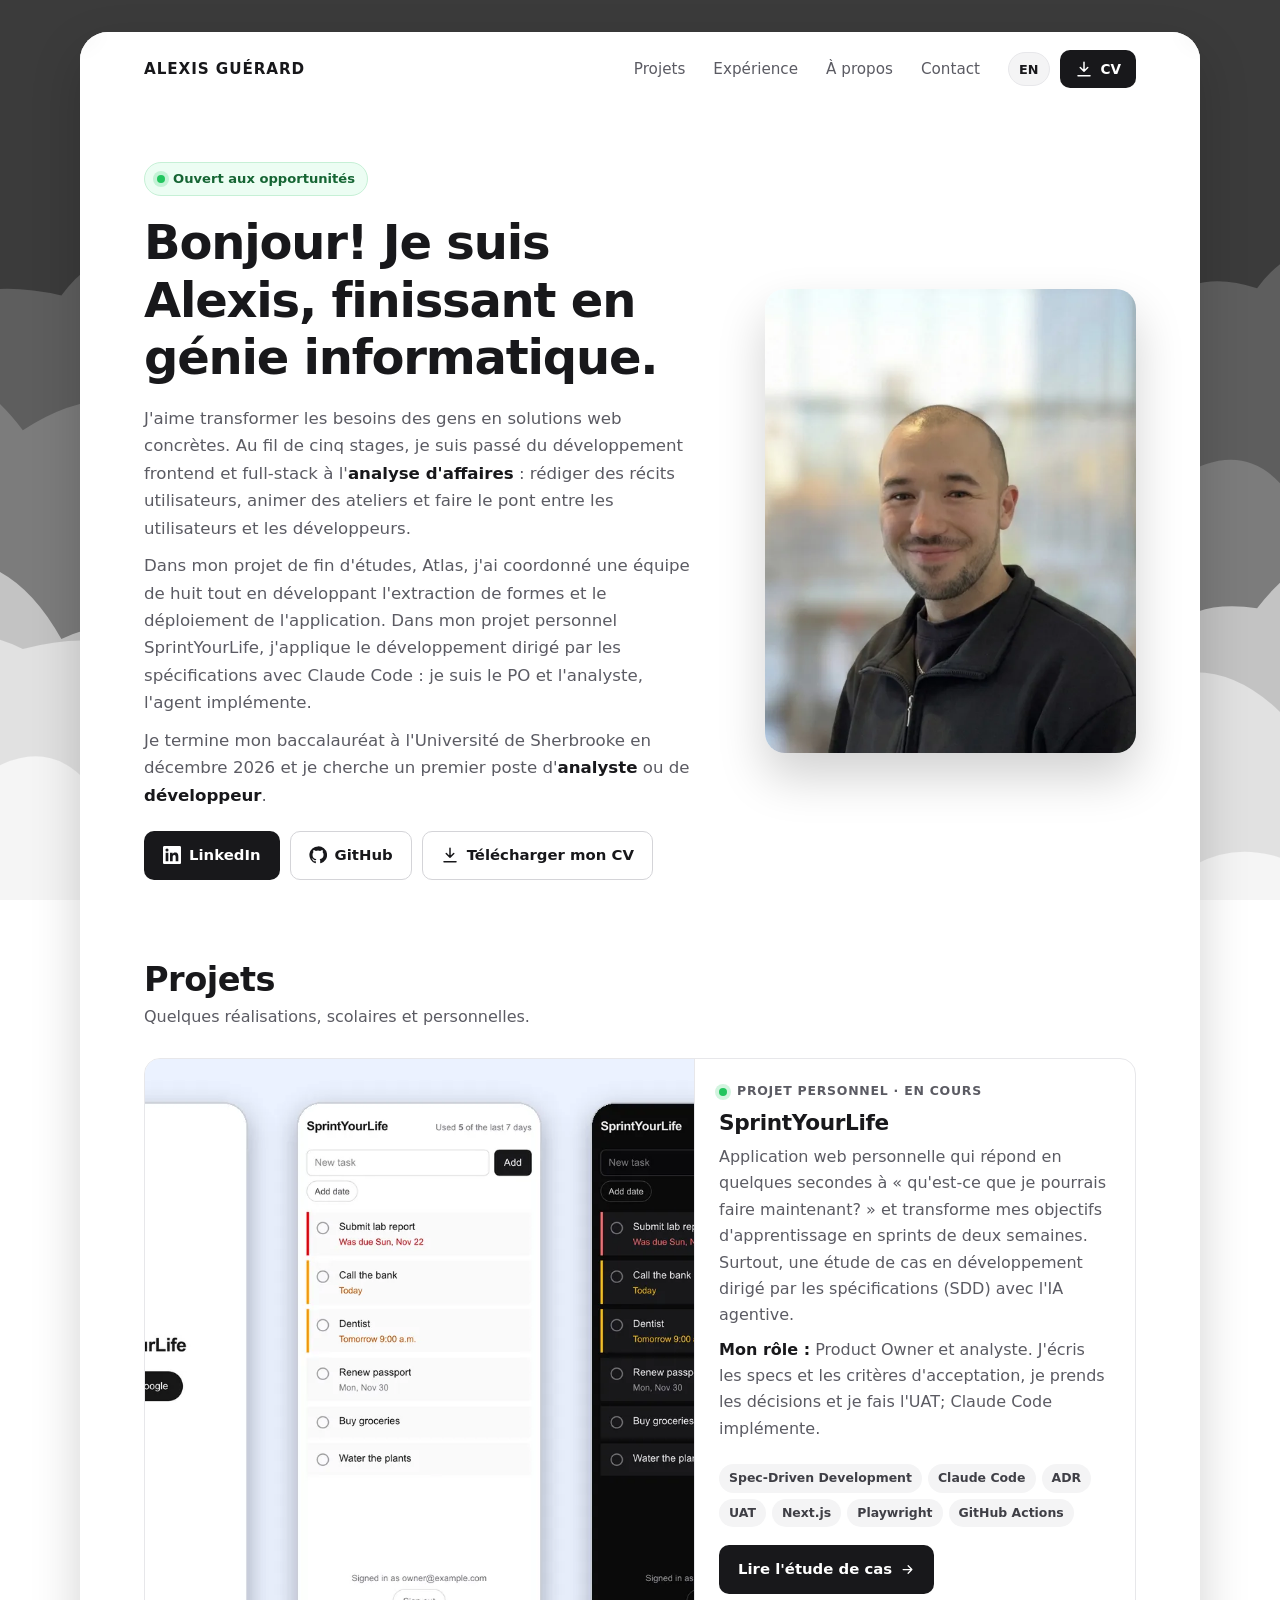
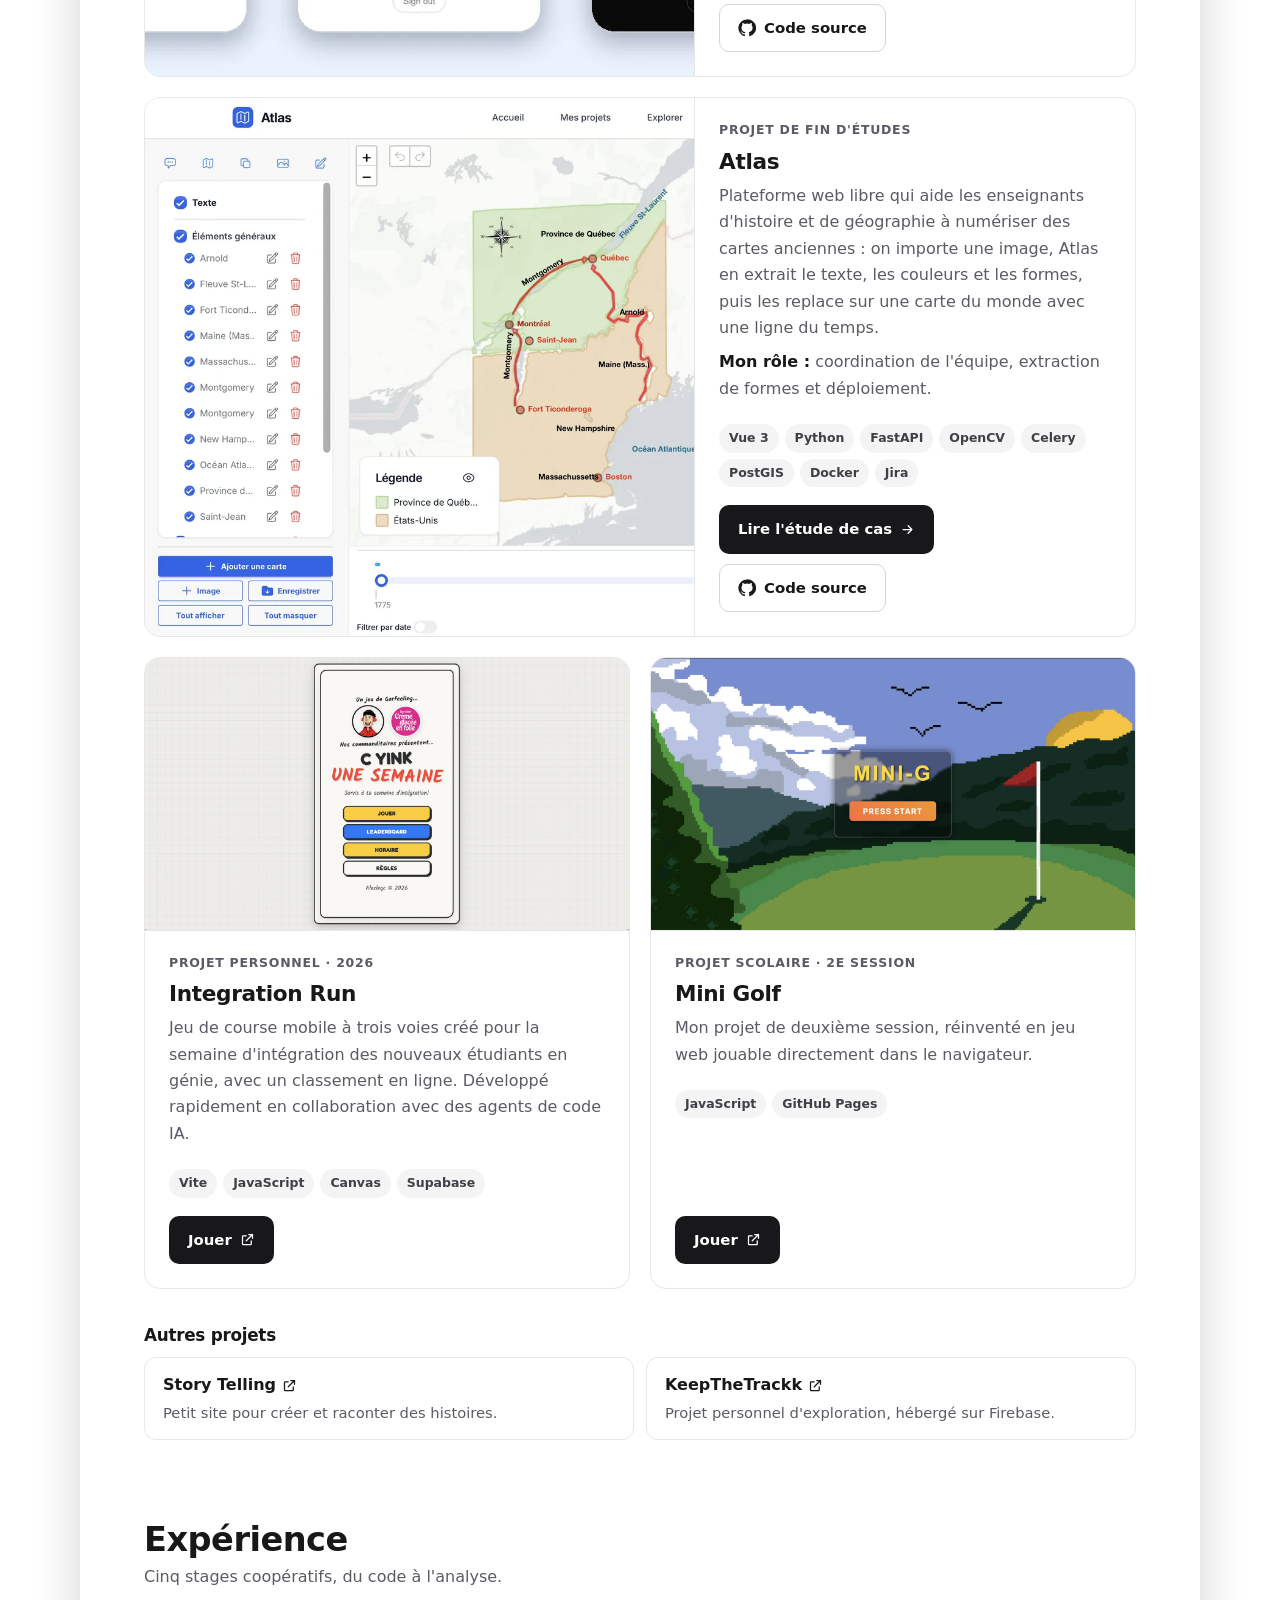
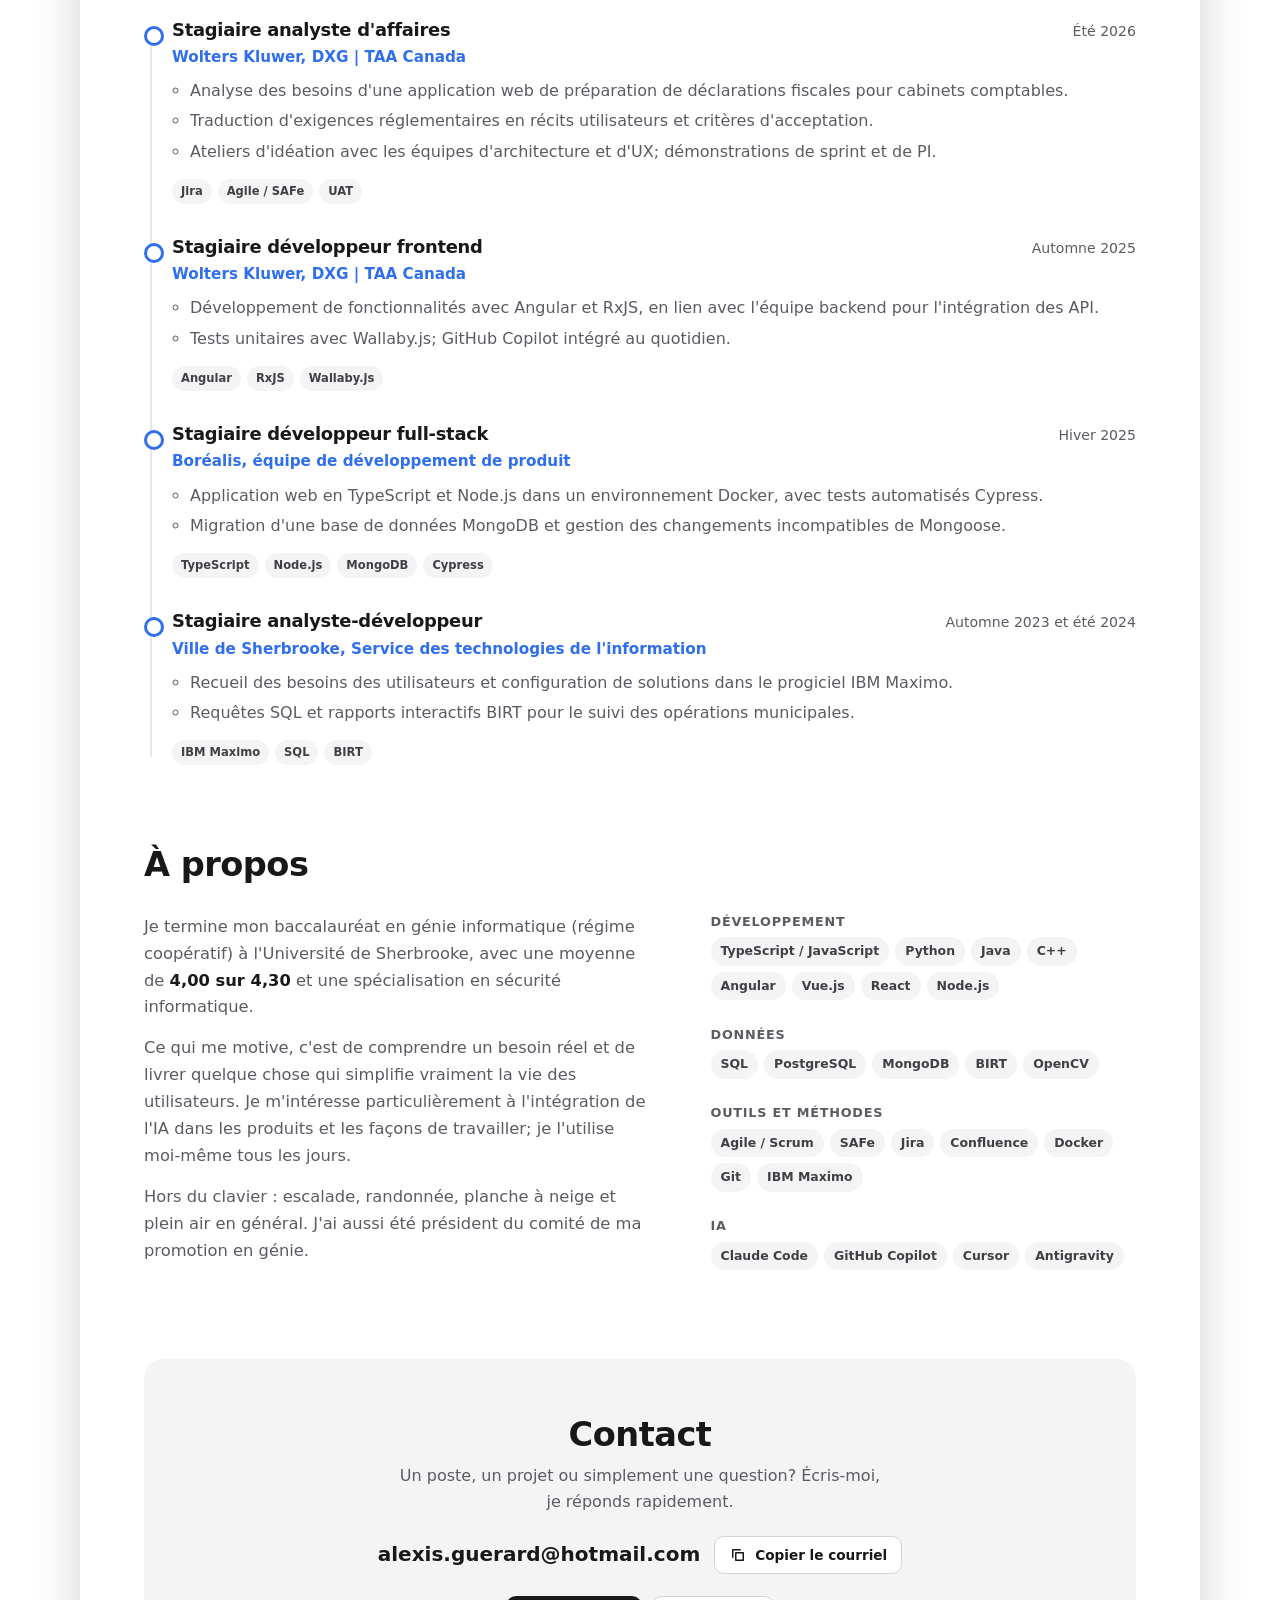
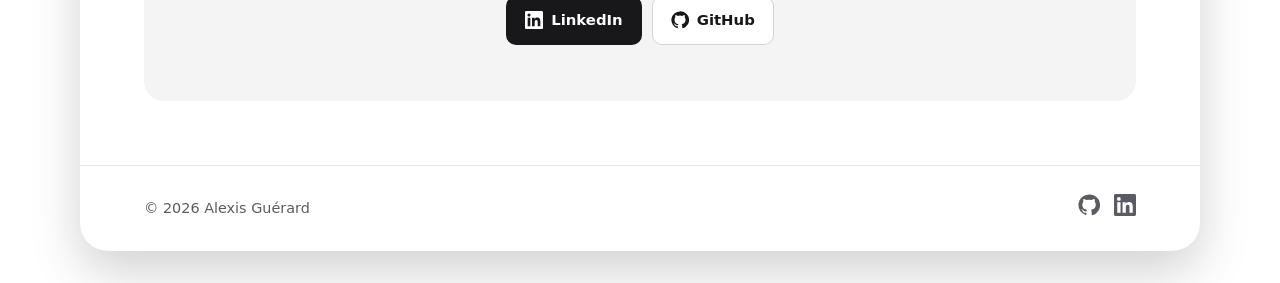
==== commit d2807077: "feat: add SprintYourLife case study with live GitHub panel; update LinkedIn URL Co-Authored-By: Clau" ====
--- a/index.html
+++ b/index.html
@@ -11,7 +11,7 @@
     <meta property="og:url" content="https://alexleqc.github.io/" />
     <meta property="og:image" content="https://alexleqc.github.io/assets/images/photo.jpg" />
     <link rel="icon" type="image/svg+xml" href="assets/icons/cloud.svg" />
-    <link rel="stylesheet" href="style.css" />
+    <link rel="stylesheet" href="style.css?v=490c8b41" />
   </head>
   <body data-base="">
     <div class="fixed-bg" aria-hidden="true"></div>
@@ -38,10 +38,10 @@
             <p class="badge"><span class="dot" aria-hidden="true"></span><span data-i18n="hero.badge">Ouvert aux opportunités</span></p>
             <h1 data-i18n="hero.title">Bonjour! Je suis Alexis, finissant en génie informatique.</h1>
             <p data-i18n-html="hero.p1">J'aime transformer les besoins des gens en solutions web concrètes. Au fil de cinq stages, je suis passé du développement frontend et full-stack à l'<strong>analyse d'affaires</strong> : rédiger des récits utilisateurs, animer des ateliers et faire le pont entre les utilisateurs et les développeurs.</p>
-            <p data-i18n="hero.p2">Dans mon projet de fin d'études, Atlas, j'ai coordonné une équipe de huit tout en développant l'extraction de formes et le déploiement de l'application.</p>
+            <p data-i18n="hero.p2">Dans mon projet de fin d'études, Atlas, j'ai coordonné une équipe de huit tout en développant l'extraction de formes et le déploiement de l'application. Dans mon projet personnel SprintYourLife, j'applique le développement dirigé par les spécifications avec Claude Code : je suis le PO et l'analyste, l'agent implémente.</p>
             <p data-i18n-html="hero.p3">Je termine mon baccalauréat à l'Université de Sherbrooke en décembre 2026 et je cherche un premier poste d'<strong>analyste</strong> ou de <strong>développeur</strong>.</p>
             <div class="btn-row">
-              <a class="btn btn-dark" href="https://www.linkedin.com/in/alexis-gu%C3%A9rard-089224212/" target="_blank" rel="noopener"><svg class="icon" viewBox="0 0 24 24" aria-hidden="true"><path fill="currentColor" d="M20.45 20.45h-3.56v-5.57c0-1.33-.02-3.04-1.85-3.04-1.85 0-2.14 1.45-2.14 2.94v5.67H9.35V9h3.41v1.56h.05c.48-.9 1.64-1.85 3.37-1.85 3.6 0 4.27 2.37 4.27 5.46v6.28ZM5.34 7.43a2.06 2.06 0 1 1 0-4.13 2.06 2.06 0 0 1 0 4.13ZM7.12 20.45H3.56V9h3.56v11.45ZM22.22 0H1.77C.79 0 0 .77 0 1.73v20.54C0 23.23.79 24 1.77 24h20.45c.98 0 1.78-.77 1.78-1.73V1.73C24 .77 23.2 0 22.22 0Z"/></svg>LinkedIn</a>
+              <a class="btn btn-dark" href="https://www.linkedin.com/in/alexis-guerard-089224212/" target="_blank" rel="noopener"><svg class="icon" viewBox="0 0 24 24" aria-hidden="true"><path fill="currentColor" d="M20.45 20.45h-3.56v-5.57c0-1.33-.02-3.04-1.85-3.04-1.85 0-2.14 1.45-2.14 2.94v5.67H9.35V9h3.41v1.56h.05c.48-.9 1.64-1.85 3.37-1.85 3.6 0 4.27 2.37 4.27 5.46v6.28ZM5.34 7.43a2.06 2.06 0 1 1 0-4.13 2.06 2.06 0 0 1 0 4.13ZM7.12 20.45H3.56V9h3.56v11.45ZM22.22 0H1.77C.79 0 0 .77 0 1.73v20.54C0 23.23.79 24 1.77 24h20.45c.98 0 1.78-.77 1.78-1.73V1.73C24 .77 23.2 0 22.22 0Z"/></svg>LinkedIn</a>
               <a class="btn btn-outline" href="https://github.com/AlexLeQc" target="_blank" rel="noopener"><svg class="icon" viewBox="0 0 24 24" aria-hidden="true"><path fill="currentColor" d="M12 .5a11.5 11.5 0 0 0-3.64 22.41c.58.1.79-.25.79-.56v-2c-3.2.7-3.88-1.37-3.88-1.37-.52-1.33-1.28-1.69-1.28-1.69-1.05-.72.08-.7.08-.7 1.16.08 1.77 1.19 1.77 1.19 1.03 1.77 2.7 1.26 3.36.96.1-.75.4-1.26.73-1.55-2.55-.29-5.24-1.28-5.24-5.68 0-1.26.45-2.28 1.19-3.09-.12-.29-.52-1.46.11-3.05 0 0 .97-.31 3.17 1.18a11 11 0 0 1 5.77 0c2.2-1.49 3.17-1.18 3.17-1.18.63 1.59.23 2.76.11 3.05.74.81 1.19 1.83 1.19 3.09 0 4.41-2.69 5.38-5.26 5.67.41.36.78 1.06.78 2.14v3.17c0 .31.21.67.8.56A11.5 11.5 0 0 0 12 .5Z"/></svg>GitHub</a>
               <a class="btn btn-outline js-cv" href="assets/CV_AlexisGuerard_2026_FR.pdf" data-cv-fr="assets/CV_AlexisGuerard_2026_FR.pdf" data-cv-en="assets/CV_AlexisGuerard_2026_EN.pdf" target="_blank" rel="noopener"><svg class="icon" viewBox="0 0 24 24" aria-hidden="true"><path fill="none" stroke="currentColor" stroke-width="2" stroke-linecap="round" stroke-linejoin="round" d="M12 3v12m0 0-5-5m5 5 5-5M4 21h16"/></svg><span data-i18n="hero.cv">Télécharger mon CV</span></a>
             </div>
@@ -56,6 +56,23 @@
             <h2 data-i18n="projects.title">Projets</h2>
             <p data-i18n="projects.subtitle">Quelques réalisations, scolaires et personnelles.</p>
           </div>
+
+          <article class="card card-feature">
+            <a class="card-media card-media-center" href="projets/sprintyourlife.html">
+              <img src="assets/projects/sprintyourlife.webp" width="1600" height="884" loading="lazy" alt="SprintYourLife sur téléphone : la page de connexion et la liste de tâches en mode clair et sombre" data-i18n-attr="alt:projects.syl.imgAlt" />
+            </a>
+            <div class="card-body">
+              <p class="eyebrow eyebrow-live"><span class="dot" aria-hidden="true"></span><span data-i18n="projects.syl.tag">Projet personnel · En cours</span></p>
+              <h3>SprintYourLife</h3>
+              <p data-i18n="projects.syl.desc">Application web personnelle qui répond en quelques secondes à « qu'est-ce que je pourrais faire maintenant? » et transforme mes objectifs d'apprentissage en sprints de deux semaines. Surtout, une étude de cas en développement dirigé par les spécifications (SDD) avec l'IA agentive.</p>
+              <p data-i18n-html="projects.syl.role"><strong>Mon rôle :</strong> Product Owner et analyste. J'écris les specs et les critères d'acceptation, je prends les décisions et je fais l'UAT; Claude Code implémente.</p>
+              <ul class="tags"><li>Spec-Driven Development</li><li>Claude Code</li><li>ADR</li><li>UAT</li><li>Next.js</li><li>Playwright</li><li>GitHub Actions</li></ul>
+              <div class="btn-row">
+                <a class="btn btn-dark" href="projets/sprintyourlife.html"><span data-i18n="projects.case">Lire l'étude de cas</span><svg class="icon icon-sm" viewBox="0 0 24 24" aria-hidden="true"><path fill="none" stroke="currentColor" stroke-width="2" stroke-linecap="round" stroke-linejoin="round" d="M5 12h14m-6-6 6 6-6 6"/></svg></a>
+                <a class="btn btn-outline" href="https://github.com/AlexLeQc/SprintYourLife" target="_blank" rel="noopener"><svg class="icon" viewBox="0 0 24 24" aria-hidden="true"><path fill="currentColor" d="M12 .5a11.5 11.5 0 0 0-3.64 22.41c.58.1.79-.25.79-.56v-2c-3.2.7-3.88-1.37-3.88-1.37-.52-1.33-1.28-1.69-1.28-1.69-1.05-.72.08-.7.08-.7 1.16.08 1.77 1.19 1.77 1.19 1.03 1.77 2.7 1.26 3.36.96.1-.75.4-1.26.73-1.55-2.55-.29-5.24-1.28-5.24-5.68 0-1.26.45-2.28 1.19-3.09-.12-.29-.52-1.46.11-3.05 0 0 .97-.31 3.17 1.18a11 11 0 0 1 5.77 0c2.2-1.49 3.17-1.18 3.17-1.18.63 1.59.23 2.76.11 3.05.74.81 1.19 1.83 1.19 3.09 0 4.41-2.69 5.38-5.26 5.67.41.36.78 1.06.78 2.14v3.17c0 .31.21.67.8.56A11.5 11.5 0 0 0 12 .5Z"/></svg><span data-i18n="projects.code">Code source</span></a>
+              </div>
+            </div>
+          </article>
 
           <article class="card card-feature">
             <a class="card-media" href="projets/atlas.html">
@@ -182,7 +199,7 @@
               <div><h3 data-i18n="about.skills.dev">Développement</h3><ul class="tags"><li>TypeScript / JavaScript</li><li>Python</li><li>Java</li><li>C++</li><li>Angular</li><li>Vue.js</li><li>React</li><li>Node.js</li></ul></div>
               <div><h3 data-i18n="about.skills.data">Données</h3><ul class="tags"><li>SQL</li><li>PostgreSQL</li><li>MongoDB</li><li>BIRT</li><li>OpenCV</li></ul></div>
               <div><h3 data-i18n="about.skills.methods">Outils et méthodes</h3><ul class="tags"><li>Agile / Scrum</li><li>SAFe</li><li>Jira</li><li>Confluence</li><li>Docker</li><li>Git</li><li>IBM Maximo</li></ul></div>
-              <div><h3 data-i18n="about.skills.ai">IA</h3><ul class="tags"><li>GitHub Copilot</li><li>Cursor</li><li>Claude</li><li>Antigravity</li></ul></div>
+              <div><h3 data-i18n="about.skills.ai">IA</h3><ul class="tags"><li>Claude Code</li><li>GitHub Copilot</li><li>Cursor</li><li>Antigravity</li></ul></div>
             </div>
           </div>
         </section>
@@ -195,7 +212,7 @@
             <button class="btn btn-outline btn-sm" type="button" id="copy-email" data-email="alexis.guerard@hotmail.com"><svg class="icon" viewBox="0 0 24 24" aria-hidden="true"><path fill="none" stroke="currentColor" stroke-width="2" stroke-linecap="round" stroke-linejoin="round" d="M9 9h10v10H9zM5 15V5h10"/></svg><span data-i18n="contact.copy">Copier le courriel</span></button>
           </div>
           <div class="btn-row btn-row-center">
-            <a class="btn btn-dark" href="https://www.linkedin.com/in/alexis-gu%C3%A9rard-089224212/" target="_blank" rel="noopener"><svg class="icon" viewBox="0 0 24 24" aria-hidden="true"><path fill="currentColor" d="M20.45 20.45h-3.56v-5.57c0-1.33-.02-3.04-1.85-3.04-1.85 0-2.14 1.45-2.14 2.94v5.67H9.35V9h3.41v1.56h.05c.48-.9 1.64-1.85 3.37-1.85 3.6 0 4.27 2.37 4.27 5.46v6.28ZM5.34 7.43a2.06 2.06 0 1 1 0-4.13 2.06 2.06 0 0 1 0 4.13ZM7.12 20.45H3.56V9h3.56v11.45ZM22.22 0H1.77C.79 0 0 .77 0 1.73v20.54C0 23.23.79 24 1.77 24h20.45c.98 0 1.78-.77 1.78-1.73V1.73C24 .77 23.2 0 22.22 0Z"/></svg>LinkedIn</a>
+            <a class="btn btn-dark" href="https://www.linkedin.com/in/alexis-guerard-089224212/" target="_blank" rel="noopener"><svg class="icon" viewBox="0 0 24 24" aria-hidden="true"><path fill="currentColor" d="M20.45 20.45h-3.56v-5.57c0-1.33-.02-3.04-1.85-3.04-1.85 0-2.14 1.45-2.14 2.94v5.67H9.35V9h3.41v1.56h.05c.48-.9 1.64-1.85 3.37-1.85 3.6 0 4.27 2.37 4.27 5.46v6.28ZM5.34 7.43a2.06 2.06 0 1 1 0-4.13 2.06 2.06 0 0 1 0 4.13ZM7.12 20.45H3.56V9h3.56v11.45ZM22.22 0H1.77C.79 0 0 .77 0 1.73v20.54C0 23.23.79 24 1.77 24h20.45c.98 0 1.78-.77 1.78-1.73V1.73C24 .77 23.2 0 22.22 0Z"/></svg>LinkedIn</a>
             <a class="btn btn-outline" href="https://github.com/AlexLeQc" target="_blank" rel="noopener"><svg class="icon" viewBox="0 0 24 24" aria-hidden="true"><path fill="currentColor" d="M12 .5a11.5 11.5 0 0 0-3.64 22.41c.58.1.79-.25.79-.56v-2c-3.2.7-3.88-1.37-3.88-1.37-.52-1.33-1.28-1.69-1.28-1.69-1.05-.72.08-.7.08-.7 1.16.08 1.77 1.19 1.77 1.19 1.03 1.77 2.7 1.26 3.36.96.1-.75.4-1.26.73-1.55-2.55-.29-5.24-1.28-5.24-5.68 0-1.26.45-2.28 1.19-3.09-.12-.29-.52-1.46.11-3.05 0 0 .97-.31 3.17 1.18a11 11 0 0 1 5.77 0c2.2-1.49 3.17-1.18 3.17-1.18.63 1.59.23 2.76.11 3.05.74.81 1.19 1.83 1.19 3.09 0 4.41-2.69 5.38-5.26 5.67.41.36.78 1.06.78 2.14v3.17c0 .31.21.67.8.56A11.5 11.5 0 0 0 12 .5Z"/></svg>GitHub</a>
           </div>
         </section>
@@ -204,12 +221,12 @@
         <p data-i18n="footer.text">© 2026 Alexis Guérard</p>
         <div class="footer-links">
           <a href="https://github.com/AlexLeQc" target="_blank" rel="noopener" aria-label="GitHub"><svg class="icon" viewBox="0 0 24 24" aria-hidden="true"><path fill="currentColor" d="M12 .5a11.5 11.5 0 0 0-3.64 22.41c.58.1.79-.25.79-.56v-2c-3.2.7-3.88-1.37-3.88-1.37-.52-1.33-1.28-1.69-1.28-1.69-1.05-.72.08-.7.08-.7 1.16.08 1.77 1.19 1.77 1.19 1.03 1.77 2.7 1.26 3.36.96.1-.75.4-1.26.73-1.55-2.55-.29-5.24-1.28-5.24-5.68 0-1.26.45-2.28 1.19-3.09-.12-.29-.52-1.46.11-3.05 0 0 .97-.31 3.17 1.18a11 11 0 0 1 5.77 0c2.2-1.49 3.17-1.18 3.17-1.18.63 1.59.23 2.76.11 3.05.74.81 1.19 1.83 1.19 3.09 0 4.41-2.69 5.38-5.26 5.67.41.36.78 1.06.78 2.14v3.17c0 .31.21.67.8.56A11.5 11.5 0 0 0 12 .5Z"/></svg></a>
-          <a href="https://www.linkedin.com/in/alexis-gu%C3%A9rard-089224212/" target="_blank" rel="noopener" aria-label="LinkedIn"><svg class="icon" viewBox="0 0 24 24" aria-hidden="true"><path fill="currentColor" d="M20.45 20.45h-3.56v-5.57c0-1.33-.02-3.04-1.85-3.04-1.85 0-2.14 1.45-2.14 2.94v5.67H9.35V9h3.41v1.56h.05c.48-.9 1.64-1.85 3.37-1.85 3.6 0 4.27 2.37 4.27 5.46v6.28ZM5.34 7.43a2.06 2.06 0 1 1 0-4.13 2.06 2.06 0 0 1 0 4.13ZM7.12 20.45H3.56V9h3.56v11.45ZM22.22 0H1.77C.79 0 0 .77 0 1.73v20.54C0 23.23.79 24 1.77 24h20.45c.98 0 1.78-.77 1.78-1.73V1.73C24 .77 23.2 0 22.22 0Z"/></svg></a>
+          <a href="https://www.linkedin.com/in/alexis-guerard-089224212/" target="_blank" rel="noopener" aria-label="LinkedIn"><svg class="icon" viewBox="0 0 24 24" aria-hidden="true"><path fill="currentColor" d="M20.45 20.45h-3.56v-5.57c0-1.33-.02-3.04-1.85-3.04-1.85 0-2.14 1.45-2.14 2.94v5.67H9.35V9h3.41v1.56h.05c.48-.9 1.64-1.85 3.37-1.85 3.6 0 4.27 2.37 4.27 5.46v6.28ZM5.34 7.43a2.06 2.06 0 1 1 0-4.13 2.06 2.06 0 0 1 0 4.13ZM7.12 20.45H3.56V9h3.56v11.45ZM22.22 0H1.77C.79 0 0 .77 0 1.73v20.54C0 23.23.79 24 1.77 24h20.45c.98 0 1.78-.77 1.78-1.73V1.73C24 .77 23.2 0 22.22 0Z"/></svg></a>
         </div>
       </footer>
     </div>
     <div id="copy-toast" class="toast" role="status" aria-live="polite" data-i18n="toast.copied">Courriel copié!</div>
-    <script src="js/i18n.js"></script>
-    <script src="js/main.js"></script>
+    <script src="js/i18n.js?v=490c8b41"></script>
+    <script src="js/main.js?v=490c8b41"></script>
   </body>
 </html>
--- a/style.css
+++ b/style.css
@@ -884,6 +884,252 @@
 
 .checklist strong {
   color: var(--text);
+}
+
+/* ---------- SprintYourLife ---------- */
+.card-media-center img,
+.card-feature .card-media-center img {
+  object-position: center;
+}
+
+.eyebrow-live {
+  display: flex;
+  align-items: center;
+  gap: 10px;
+}
+
+.eyebrow-live .dot,
+.live-head h2 .dot {
+  flex: none;
+  animation: pulse 2s ease-in-out infinite;
+}
+
+@keyframes pulse {
+  50% {
+    box-shadow: 0 0 0 7px rgba(34, 197, 94, 0.08);
+  }
+}
+
+.roles-4 {
+  grid-template-columns: repeat(4, minmax(0, 1fr));
+}
+
+.live {
+  margin-top: clamp(32px, 5vw, 48px);
+  border: 1px solid var(--line);
+  border-radius: var(--radius);
+  padding: clamp(20px, 3vw, 28px);
+  background: linear-gradient(180deg, var(--soft), #fff 70%);
+}
+
+.live-head h2 {
+  display: flex;
+  align-items: center;
+  gap: 12px;
+  font-size: 1.3rem;
+  font-weight: 800;
+}
+
+.live-head p {
+  color: var(--muted);
+  font-size: 0.94rem;
+  margin-top: 4px;
+}
+
+.live-grid {
+  display: grid;
+  grid-template-columns: minmax(0, 1fr) minmax(0, 1.4fr);
+  gap: 28px;
+  margin-top: 22px;
+}
+
+.live-col,
+.pr-list li {
+  min-width: 0;
+}
+
+.live a {
+  text-decoration: none;
+  color: inherit;
+}
+
+.live-col .label {
+  margin-bottom: 10px;
+}
+
+.live-col .label ~ .label {
+  margin-top: 22px;
+}
+
+.live-ci {
+  display: flex;
+  align-items: center;
+  gap: 8px;
+  padding: 10px 14px;
+  border: 1px solid var(--line);
+  border-radius: 12px;
+  background: #fff;
+  font-weight: 600;
+  font-size: 0.95rem;
+}
+
+.live-ci:hover,
+.spec-list a:hover,
+.pr-list a:hover {
+  border-color: var(--text);
+}
+
+.ci-dot {
+  width: 10px;
+  height: 10px;
+  border-radius: 50%;
+  background: #a1a1aa;
+  flex: none;
+}
+
+.live-ci.ok .ci-dot { background: #22c55e; }
+.live-ci.fail .ci-dot { background: #dc2626; }
+.live-ci.running .ci-dot { background: #f59e0b; }
+
+.ci-when {
+  color: var(--muted);
+  font-weight: 400;
+}
+
+.spec-list,
+.pr-list {
+  list-style: none;
+  display: grid;
+  gap: 8px;
+}
+
+.spec-list a,
+.pr-list a {
+  display: flex;
+  align-items: center;
+  gap: 10px;
+  padding: 9px 14px;
+  border: 1px solid var(--line);
+  border-radius: 12px;
+  background: #fff;
+  font-size: 0.92rem;
+  transition: border-color 0.2s ease;
+}
+
+.spec-list a > span:first-child {
+  flex: 1;
+  font-weight: 600;
+}
+
+.pill {
+  font-size: 0.75rem;
+  font-weight: 700;
+  padding: 2px 10px;
+  border-radius: 999px;
+  white-space: nowrap;
+}
+
+.pill-delivered { background: #ecfdf3; color: #166534; }
+.pill-uat { background: #fef3c7; color: #92400e; }
+.pill-validated { background: var(--accent-soft); color: #1d4ed8; }
+
+.pr-num {
+  font-weight: 700;
+  color: var(--accent);
+  flex: none;
+}
+
+.pr-title {
+  flex: 1;
+  min-width: 0;
+  overflow: hidden;
+  text-overflow: ellipsis;
+  white-space: nowrap;
+}
+
+.pr-when {
+  color: var(--muted);
+  font-size: 0.82rem;
+  white-space: nowrap;
+  flex: none;
+}
+
+.pr-empty {
+  color: var(--muted);
+  font-size: 0.92rem;
+  padding: 9px 0;
+}
+
+.live .live-more {
+  display: inline-flex;
+  align-items: center;
+  gap: 6px;
+  margin-top: 12px;
+  font-size: 0.9rem;
+  font-weight: 600;
+  color: var(--accent);
+}
+
+.trace {
+  counter-reset: trace;
+  list-style: none;
+  margin: 8px 0 24px;
+}
+
+.trace li {
+  counter-increment: trace;
+  position: relative;
+  padding: 0 0 14px 44px;
+  border-left: 2px solid var(--line);
+  margin-left: 14px;
+}
+
+.trace li:last-child {
+  border-left-color: transparent;
+}
+
+.trace li::before {
+  content: counter(trace);
+  position: absolute;
+  left: -15px;
+  top: -2px;
+  width: 28px;
+  height: 28px;
+  border-radius: 50%;
+  background: var(--accent);
+  color: #fff;
+  font-size: 0.85rem;
+  font-weight: 800;
+  display: grid;
+  place-items: center;
+}
+
+.trace strong,
+.prose code {
+  color: var(--text);
+}
+
+.prose code {
+  font-size: 0.9em;
+  background: var(--soft);
+  padding: 1px 6px;
+  border-radius: 6px;
+}
+
+@media (max-width: 900px) {
+  .roles-4 {
+    grid-template-columns: repeat(2, minmax(0, 1fr));
+  }
+
+  .live-grid {
+    grid-template-columns: 1fr;
+  }
+}
+
+@media (max-width: 520px) {
+  .roles-4 {
+    grid-template-columns: 1fr;
+  }
 }
 
 /* ---------- Animation ---------- */
